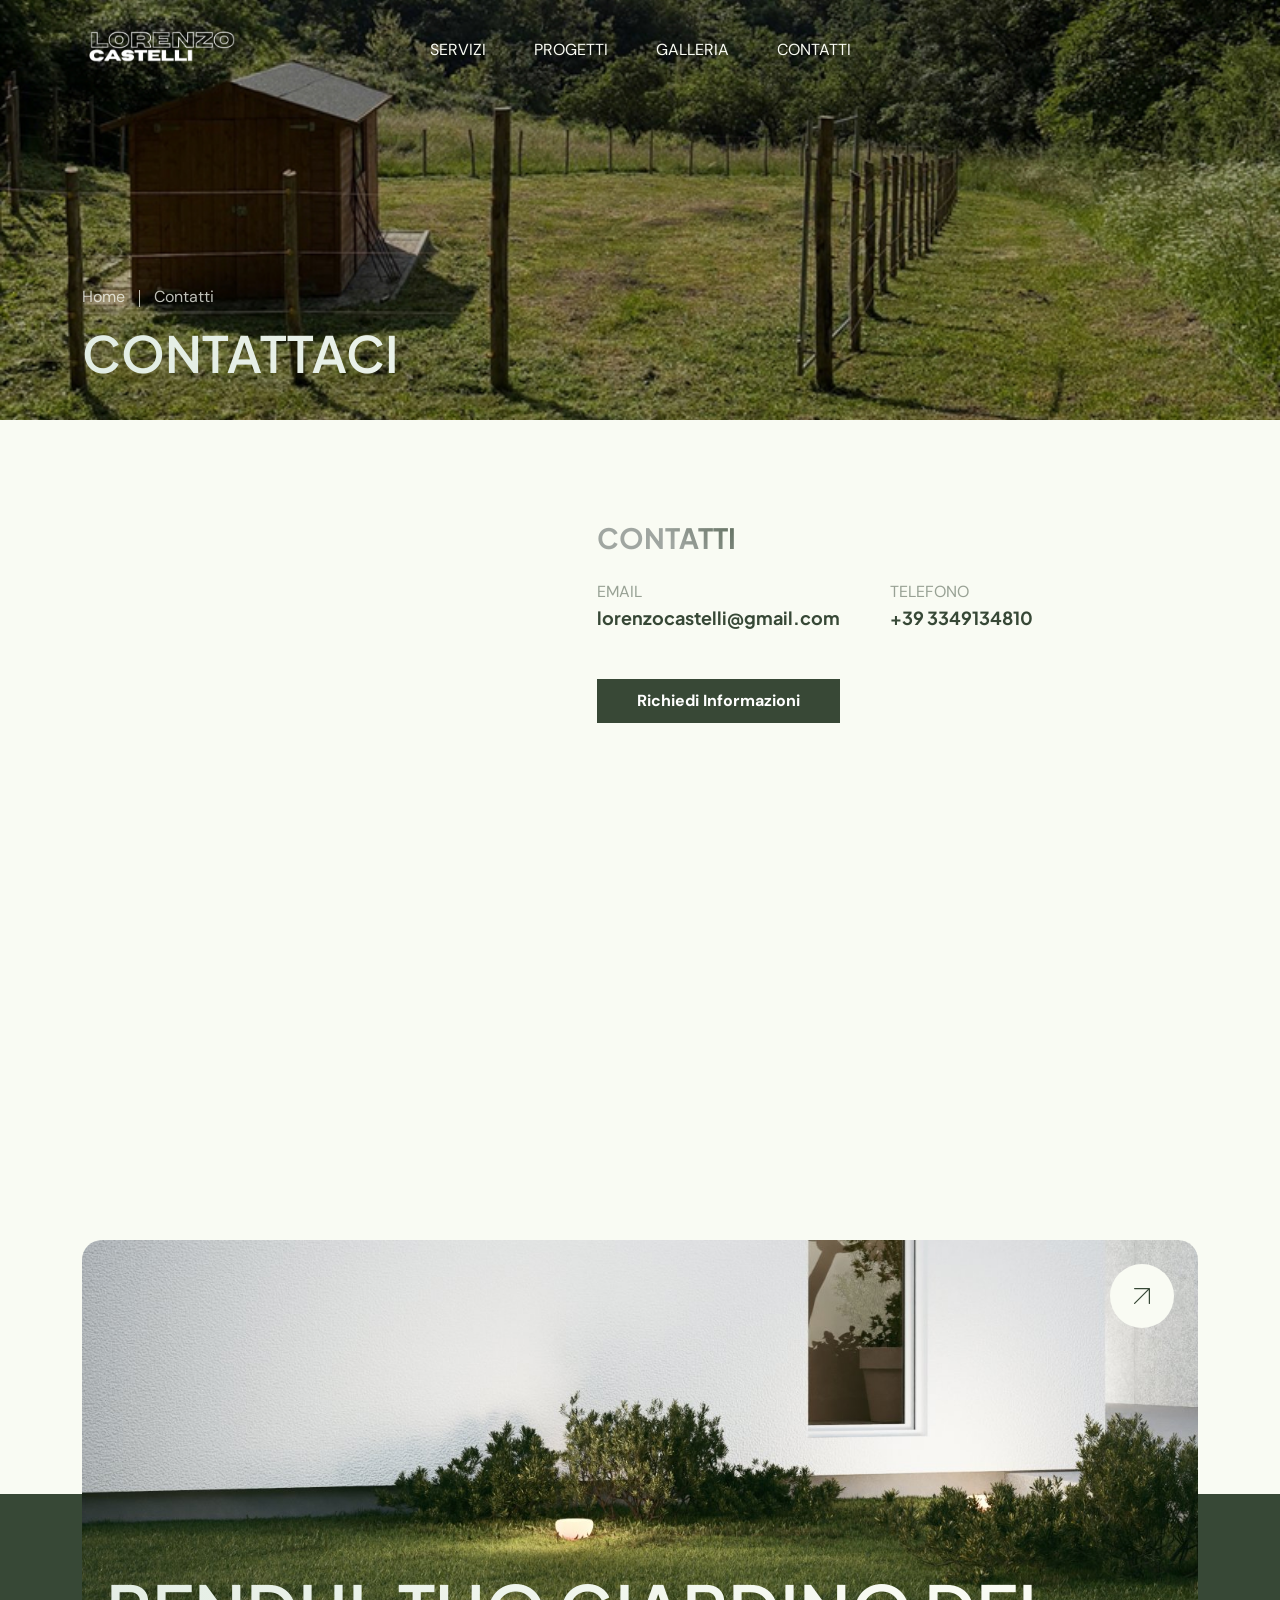
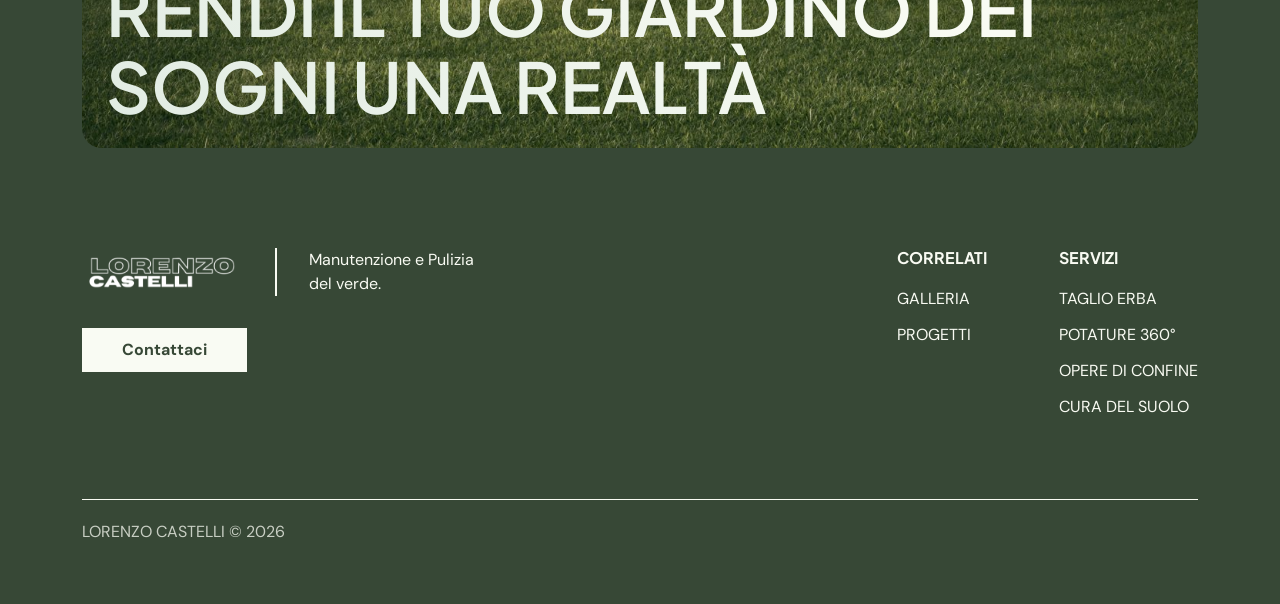
==== contact.html @ a54d3204 "Primo commit" ====
<!DOCTYPE html>
<html class="no-js" lang="en">
  <head>
    <!-- Meta Tags -->
    <meta charset="utf-8">
    <meta http-equiv="x-ua-compatible" content="ie=edge">
    <meta name="viewport" content="width=device-width, initial-scale=1">
    <meta name="author" content="Laralink">
    <!-- Favicon Icon -->
    <link rel="icon" href="assets/img/favicon.png">
    <!-- Site Title -->
    <title>Lorenzo Castelli - Manutenzione e Pulizia del verde</title>
    <link rel="stylesheet" href="assets/css/bootstrap.min.css">
    <link rel="stylesheet" href="assets/css/fontawesome.min.css">
    <link rel="stylesheet" href="assets/css/slick.min.css">
    <link rel="stylesheet" href="assets/css/animate.css">
    <link rel="stylesheet" href="assets/css/lightgallery.min.css">
    <link rel="stylesheet" href="assets/css/style.css">
  </head>
  <body>
    <!-- Start Preloader -->
    <div class="cs_preloader">
      <div class="cs_preloader_in">
        <span></span>
        <span></span>
      </div>
      <div class="cs_preloader_text">Loading...</div>
    </div>
    <!-- End Preloader -->
    <!-- Start Header Section -->
  <header class="cs_site_header cs_style_1 cs_sticky_header">
    <div class="cs_main_header">
      <div class="container">
        <div class="cs_main_header_in">
          <div class="cs_main_header_left">
            <a class="cs_site_branding" href="index.html">
              <img src="assets/img/logo.svg" alt="Logo">
            </a>
          </div>
          <div class="cs_main_header_center">
            <div class="cs_nav cs_heading_color">
              <nav class="cs_nav_list_wrap text-uppercase">
                <ul class="cs_nav_list">
                  <li><a href="services.html">SERVIZI</a></li>
                  <li><a href="projects.html">PROGETTI</a></li>
                  <li><a href="gallery.html">GALLERIA</a></li>
                  <li><a href="contact.html">CONTATTI</a></li>
                </ul>
              </nav>
            </div>
          </div>
          <!-- <div class="cs_main_header_right">
            <div class="cs_header_icon_btns">
              
              <button type="button" class="cs_header_icon_btn cs_search_tobble_btn cs_center">
                <svg width="20" height="20" viewBox="0 0 20 20" fill="none" xmlns="http://www.w3.org/2000/svg">
                  <g>
                    <path
                      d="M19.7556 18.5774L14.0682 12.89C15.1699 11.5292 15.8332 9.8 15.8332 7.91669C15.8332 3.55174 12.2815 9.15527e-05 7.91656 9.15527e-05C3.55161 9.15527e-05 0 3.5517 0 7.91666C0 12.2816 3.55165 15.8333 7.9166 15.8333C9.7999 15.8333 11.5291 15.1699 12.8899 14.0683L18.5773 19.7557C18.7398 19.9182 18.9531 19.9999 19.1665 19.9999C19.3798 19.9999 19.5932 19.9182 19.7557 19.7557C20.0815 19.4299 20.0815 18.9032 19.7556 18.5774ZM7.9166 14.1666C4.46996 14.1666 1.66666 11.3633 1.66666 7.91666C1.66666 4.47001 4.46996 1.66672 7.9166 1.66672C11.3632 1.66672 14.1665 4.47001 14.1665 7.91666C14.1665 11.3633 11.3632 14.1666 7.9166 14.1666Z"
                      fill="currentColor" />
                  </g>
                  <defs>
                    <clipPath>
                      <rect width="20" height="20" fill="currentColor" />
                    </clipPath>
                  </defs>
                </svg>
              </button>
            </div>
          </div> -->
        </div>
      </div>
    </div>
  </header>
    <div class="cs_header_form_wrap cs_center">
      <div class="cs_header_form_overlay"></div>
      <form action="#" class="cs_header_form">
        <input type="text" class="cs_header_form_input" placeholder="Search...">
        <button type="button" class="cs_header_form_btn cs_center">
          <svg width="20" height="20" viewBox="0 0 20 20" fill="none" xmlns="http://www.w3.org/2000/svg">
            <g>
            <path d="M19.7556 18.5774L14.0682 12.89C15.1699 11.5292 15.8332 9.8 15.8332 7.91669C15.8332 3.55174 12.2815 9.15527e-05 7.91656 9.15527e-05C3.55161 9.15527e-05 0 3.5517 0 7.91666C0 12.2816 3.55165 15.8333 7.9166 15.8333C9.7999 15.8333 11.5291 15.1699 12.8899 14.0683L18.5773 19.7557C18.7398 19.9182 18.9531 19.9999 19.1665 19.9999C19.3798 19.9999 19.5932 19.9182 19.7557 19.7557C20.0815 19.4299 20.0815 18.9032 19.7556 18.5774ZM7.9166 14.1666C4.46996 14.1666 1.66666 11.3633 1.66666 7.91666C1.66666 4.47001 4.46996 1.66672 7.9166 1.66672C11.3632 1.66672 14.1665 4.47001 14.1665 7.91666C14.1665 11.3633 11.3632 14.1666 7.9166 14.1666Z" fill="currentColor"/>
            </g>
            <defs>
            <clipPath>
            <rect width="20" height="20" fill="currentColor"/>
            </clipPath>
            </defs>
          </svg>                    
        </button>
      </form>
    </div>
    <!-- End Header Section -->
    <!-- Start Page Heading Sectoin -->
    <section class="cs_page_heading cs_style_1 cs_bg_filed cs_heading_bg" data-src="assets/img/project_thumb_3.jpg">
      <div class="container">
        <ol class="breadcrumb">
          <li class="breadcrumb-item"><a href="index.html">Home</a></li>
          <li class="breadcrumb-item active">Contatti</li>
        </ol>
        <h1 class="cs_page_title mb-0 logo_cs_fs_80 wow fadeInUp">CONTATTACI</h1>
      </div>
    </section>
    <!-- End Page Heading Sectoin -->
    <!-- Start Contatti Section -->
    <div class="cs_height_100 cs_height_lg_70"></div>
    <div class="container">
      <div class="row cs_gap_y_40">
        <div class="col-lg-5">
          <div class="cs_map">
            <iframe id="map" src="https://www.google.com/maps/embed?pb=!1m18!1m12!1m3!1d67148.90616749335!2d10.93038275!3d43.94528425000001!2m3!1f0!2f0!3f0!3m2!1i1024!2i768!4f13.1!3m3!1m2!1s0x132a8bbd3a270243%3A0x3bd63b56e6433db5!2s51100%20Pistoia%20PT!5e1!3m2!1sit!2sit!4v1768724375648!5m2!1sit!2sit" width="600" height="450" style="border:0;" allowfullscreen="" loading="lazy" referrerpolicy="no-referrer-when-downgrade" allowfullscreen></iframe>
          </div>
        </div>
        <div class="col-lg-7">
          <div class="cs_pl_40">
            <!-- <div class="cs_section_heading cs_style_4 cs_mb_25">
              <h2 class="cs_section_title cs_fs_32 cs_bold mb-0">SEND US A <span>MESSAGE</span></h2>
            </div> -->
            <!-- <form action="https://api.web3forms.com/submit" method="POST" class="row cs_gap_y_24" id="cs_form">
              <input type="hidden" name="access_key" value="cd98b256-0db3-478c-ab28-1ec94f80447c">
              <div class="col-sm-6">
                <input type="text" name="name" class="cs_form_field" placeholder="Name" required>
              </div>
              <div class="col-sm-6">
                <input type="email" name="email" class="cs_form_field" placeholder="Email" required>
              </div>
              <div class="col-lg-12">
                <textarea class="cs_form_field" name="message" placeholder="Message" rows="5" required></textarea>
              </div>
              <div class="col-lg-12">
                <button class="cs_btn cs_style_1 cs_type_1 cs_bold cs_heading_bg cs_white_color w-100" type="submit">Send Message</button>
                <div id="cs_result" class="cs_heading_color"></div>
              </div>
            </form> -->
            <!-- <div class="cs_height_60 cs_height_lg_40"></div> -->
            <div class="cs_section_heading cs_style_4 cs_mb_25">
              <h2 class="cs_section_title cs_fs_32 cs_bold mb-0"><span>CONTATTI</span></h2>
            </div>
            <ul class="cs_contact_info cs_mp_0">
              <li>
                <p class="mb-0">EMAIL</p>
                <h4 class="mb-0 cs_fs_20 cs_bold">lorenzocastelli@gmail.com</h4>
              </li>
              <li>
                <p class="mb-0">TELEFONO</p>
                <h4 class="mb-0 cs_fs_20 cs_bold">+39 3349134810</h4>
              </li>
              <!-- <li>
                <p class="mb-0">ADDRESS</p>
                <h4 class="mb-0 cs_fs_20 cs_bold">123 Any Where St, Any City, Any State</h4>
              </li> -->
              <li>
              </li>
            </ul>
            <a href="mailto:lorenzocastelli@gmail.com?subject=Richiesta Informazioni&body=Buongiorno,%0D%0A%0D%0Avorrei ricevere più informazioni.%0D%0A%0D%0ANome: %0D%0ACognome: %0D%0ATelefono: %0D%0AAltro contatto: " class="cs_btn cs_style_1 cs_bold cs_white_bg wow fadeInLeft mt-5"
                  style=" background-color: #384836; color:#fff">Richiedi Informazioni</a>

          </div>
        </div>
      </div>
    </div>
    <div class="cs_height_100 cs_height_lg_70"></div>
    <!-- Start Contatti Section -->
    <!-- Start Card Section -->
    <section class="cs_half_bg">
      <div class="container">
        <div class="cs_card cs_style_1 cs_heading_bg cs_bg_filed" data-src="assets/img/card_bg.jpg">
          <div class="cs_card_top">
            <!-- <div class="cs_card_tags">
              <a href="index.html" class="cs_card_tag">Home</a>
              <a href="#" class="cs_card_tag">Garden</a>
              <a href="#" class="cs_card_tag">Landscape Design</a>
              <a href="#" class="cs_card_tag">Expert</a>
            </div> -->
          </div>
          <div class="cs_card_bottom">
            
            <h2 class="cs_card_title cs_gradient_color_1 cs_fs_80 mb-0">RENDI IL TUO GIARDINO DEI SOGNI <span>UNA REALTÀ </span> <br></h2>
          </div>
          <a href="#" class="cs_arrow_btn cs_size_lg cs_center cs_white_bg cs_heading_color">
            <svg width="16" height="16" viewBox="0 0 16 16" fill="none" xmlns="http://www.w3.org/2000/svg">
              <path d="M15.3846 0H0.615385C0.275692 0 0 0.275692 0 0.615385C0 0.955077 0.275692 1.23077 0.615385 1.23077H13.8988L0.180308 14.9495C-0.06 15.1898 -0.06 15.5794 0.180308 15.8197C0.300615 15.94 0.457846 16 0.615385 16C0.772923 16 0.930461 15.94 1.05046 15.8197L14.7692 2.10092V15.3846C14.7692 15.7243 15.0449 16 15.3846 16C15.7243 16 16 15.7243 16 15.3846V0.615385C16 0.275692 15.7243 0 15.3846 0Z" fill="currentColor"></path>
            </svg>
          </a>
        </div>
      </div>
    </section>
    <!-- End Card Section -->
    <!-- Start Footer Section -->
  <footer class="cs_footer cs_style_1 cs_color_1">
    <div class="container">
      <div class="cs_footer_row">
        <div class="cs_footer_col">
          <div class="cs_footer_widget">
            <div class="cs_text_widget">
              <img src="assets/img/logo.svg" alt="">
              <p>Manutenzione e Pulizia <br>
                del verde.</p>
            </div>
          </div>
          <div class="cs_footer_widget">
            <a href="contact.html"
              class="cs_btn cs_style_1 cs_bold cs_heading_color cs_white_bg wow fadeInLeft">Contattaci</a>
          </div>
        </div>
        <div class="cs_footer_col">
          <div class="cs_footer_widget">
            <h4 class="cs_footer_widget_title">CORRELATI</h4>
            <ul class="cs_footer_widget_menu cs_mp_0">
              <!-- <li><a href="about.html">ABOUT US</a></li> -->
              <li><a href="gallery.html">GALLERIA</a></li>
              <li><a href="projects.html">PROGETTI</a></li>
              <!-- <li><a href="blog.html">BLOG</a></li> -->
            </ul>
          </div>
        </div>
        <div class="cs_footer_col">
          <div class="cs_footer_widget">
            <h4 class="cs_footer_widget_title">SERVIZI</h4>
            <ul class="cs_footer_widget_menu cs_mp_0">
              <li><a >TAGLIO ERBA</a></li>
              <li><a >POTATURE 360°</a></li>
              <li><a >OPERE DI CONFINE</a></li>
              <li><a >CURA DEL SUOLO</a></li>
            </ul>
          </div>
        </div>

      </div>
      <div class="cs_bottom_footer">
        <div class="cs_bottom_footer_left">
          <div class="cs_copyright">LORENZO CASTELLI © 2026</div>
        </div>
      </div>
    </div>
  </footer>    <!-- End Footer Section -->
    <!-- Script -->
    <script src="assets/js/jquery-3.7.1.min.js"></script>
    <script src="assets/js/jquery.slick.min.js"></script>
    <script src="assets/js/wow.min.js"></script>
    <script src="assets/js/isotope.pkg.min.js"></script>
    <script src="assets/js/lightgallery.min.js"></script>
    <script src="assets/js/main.js"></script>
  </body>
</html>
---- assets/css/lightgallery.min.css ----
.lg-sub-html,.lg-toolbar{background-color:transparent}@font-face{font-family:lg;src:url(../fonts/lg.eot?n1z373);src:url(../fonts/lg.eot?#iefixn1z373) format("embedded-opentype"),url(../fonts/lg.woff?n1z373) format("woff"),url(../fonts/lg.ttf?n1z373) format("truetype"),url(../fonts/lg.svg?n1z373#lg) format("svg");font-weight:400;font-style:normal}.lg-icon{font-family:lg;speak:none;font-style:normal;font-weight:400;font-variant:normal;text-transform:none;line-height:1;-webkit-font-smoothing:antialiased;-moz-osx-font-smoothing:grayscale}.lg-actions .lg-next,.lg-actions .lg-prev{background-color:transparent;border-radius:2px;color:#111;cursor:pointer;display:block;font-size:22px;margin-top:-10px;padding:8px 10px 9px;position:absolute;top:50%;z-index:1080;border:none;outline:0}.lg-actions .lg-next.disabled,.lg-actions .lg-prev.disabled{pointer-events:none;opacity:.5}.lg-actions .lg-next:hover,.lg-actions .lg-prev:hover{color:rgba(17, 17, 17, 0.7)}.lg-actions .lg-next{right:20px}.lg-actions .lg-next:before{content:"\e095"}.lg-actions .lg-prev{left:20px}.lg-actions .lg-prev:after{content:"\e094"}@-webkit-keyframes lg-right-end{0%,100%{left:0}50%{left:-30px}}@-moz-keyframes lg-right-end{0%,100%{left:0}50%{left:-30px}}@-ms-keyframes lg-right-end{0%,100%{left:0}50%{left:-30px}}@keyframes lg-right-end{0%,100%{left:0}50%{left:-30px}}@-webkit-keyframes lg-left-end{0%,100%{left:0}50%{left:30px}}@-moz-keyframes lg-left-end{0%,100%{left:0}50%{left:30px}}@-ms-keyframes lg-left-end{0%,100%{left:0}50%{left:30px}}@keyframes lg-left-end{0%,100%{left:0}50%{left:30px}}.lg-outer.lg-right-end .lg-object{-webkit-animation:lg-right-end .3s;-o-animation:lg-right-end .3s;animation:lg-right-end .3s;position:relative}.lg-outer.lg-left-end .lg-object{-webkit-animation:lg-left-end .3s;-o-animation:lg-left-end .3s;animation:lg-left-end .3s;position:relative}.lg-toolbar{z-index:1082;left:0;position:absolute;top:0;width:100%}.lg-toolbar .lg-icon{color:#111;cursor:pointer;float:right;font-size:24px;height:47px;line-height:27px;padding:10px 0;text-align:center;width:45px;text-decoration:none!important;outline:0;-webkit-transition:color .2s linear;-o-transition:color .2s linear;transition:color .2s linear}.lg-toolbar .lg-icon:hover{color:rgba(17, 17, 17, 0.7)}.lg-toolbar .lg-close:after{content:"\e070"}.lg-toolbar .lg-download:after{content:"\e0f2"}.lg-sub-html{bottom:0;color:#EEE;font-size:16px;left:0;padding:10px 40px;position:fixed;right:0;text-align:center;z-index:1080}.lg-sub-html h4{margin:0;font-size:13px;font-weight:700}.lg-sub-html p{font-size:12px;margin:5px 0 0}#lg-counter{color:#111;display:inline-block;font-size:14px;font-weight: 500;padding-left:20px;padding-top:12px;vertical-align:middle}.lg-next,.lg-prev,.lg-toolbar{opacity:1;-webkit-transition:-webkit-transform .35s cubic-bezier(0,0,.25,1) 0s,opacity .35s cubic-bezier(0,0,.25,1) 0s,color .2s linear;-moz-transition:-moz-transform .35s cubic-bezier(0,0,.25,1) 0s,opacity .35s cubic-bezier(0,0,.25,1) 0s,color .2s linear;-o-transition:-o-transform .35s cubic-bezier(0,0,.25,1) 0s,opacity .35s cubic-bezier(0,0,.25,1) 0s,color .2s linear;transition:transform .35s cubic-bezier(0,0,.25,1) 0s,opacity .35s cubic-bezier(0,0,.25,1) 0s,color .2s linear}.lg-hide-items .lg-prev{opacity:0;-webkit-transform:translate3d(-10px,0,0);transform:translate3d(-10px,0,0)}.lg-hide-items .lg-next{opacity:0;-webkit-transform:translate3d(10px,0,0);transform:translate3d(10px,0,0)}.lg-hide-items .lg-toolbar{opacity:0;-webkit-transform:translate3d(0,-10px,0);transform:translate3d(0,-10px,0)}body:not(.lg-from-hash) .lg-outer.lg-start-zoom .lg-object{-webkit-transform:scale3d(.5,.5,.5);transform:scale3d(.5,.5,.5);opacity:0;-webkit-transition:-webkit-transform 250ms cubic-bezier(0,0,.25,1) 0s,opacity 250ms cubic-bezier(0,0,.25,1)!important;-moz-transition:-moz-transform 250ms cubic-bezier(0,0,.25,1) 0s,opacity 250ms cubic-bezier(0,0,.25,1)!important;-o-transition:-o-transform 250ms cubic-bezier(0,0,.25,1) 0s,opacity 250ms cubic-bezier(0,0,.25,1)!important;transition:transform 250ms cubic-bezier(0,0,.25,1) 0s,opacity 250ms cubic-bezier(0,0,.25,1)!important;-webkit-transform-origin:50% 50%;-moz-transform-origin:50% 50%;-ms-transform-origin:50% 50%;transform-origin:50% 50%}body:not(.lg-from-hash) .lg-outer.lg-start-zoom .lg-item.lg-complete .lg-object{-webkit-transform:scale3d(1,1,1);transform:scale3d(1,1,1);opacity:1}.lg-outer .lg-thumb-outer{background-color:#0D0A0A;bottom:0;position:absolute;width:100%;z-index:1080;max-height:350px;-webkit-transform:translate3d(0,100%,0);transform:translate3d(0,100%,0);-webkit-transition:-webkit-transform .25s cubic-bezier(0,0,.25,1) 0s;-moz-transition:-moz-transform .25s cubic-bezier(0,0,.25,1) 0s;-o-transition:-o-transform .25s cubic-bezier(0,0,.25,1) 0s;transition:transform .25s cubic-bezier(0,0,.25,1) 0s}.lg-outer .lg-thumb-outer.lg-grab .lg-thumb-item{cursor:-webkit-grab;cursor:-moz-grab;cursor:-o-grab;cursor:-ms-grab;cursor:grab}.lg-outer .lg-thumb-outer.lg-grabbing .lg-thumb-item{cursor:move;cursor:-webkit-grabbing;cursor:-moz-grabbing;cursor:-o-grabbing;cursor:-ms-grabbing;cursor:grabbing}.lg-outer .lg-thumb-outer.lg-dragging .lg-thumb{-webkit-transition-duration:0s!important;transition-duration:0s!important}.lg-outer.lg-thumb-open .lg-thumb-outer{-webkit-transform:translate3d(0,0,0);transform:translate3d(0,0,0)}.lg-outer .lg-thumb{padding:10px 0;height:100%;margin-bottom:-5px}.lg-outer .lg-thumb-item{cursor:pointer;float:left;overflow:hidden;height:100%;border:2px solid #FFF;border-radius:4px;margin-bottom:5px}@media (min-width:1025px){.lg-outer .lg-thumb-item{-webkit-transition:border-color .25s ease;-o-transition:border-color .25s ease;transition:border-color .25s ease}}.lg-outer .lg-thumb-item.active,.lg-outer .lg-thumb-item:hover{border-color:#a90707}.lg-outer .lg-thumb-item img{width:100%;height:100%;object-fit:cover;border-radius: 2px;}.lg-outer.lg-has-thumb .lg-item{padding-bottom:120px}.lg-outer.lg-can-toggle .lg-item{padding-bottom:0}.lg-outer.lg-pull-caption-up .lg-sub-html{-webkit-transition:bottom .25s ease;-o-transition:bottom .25s ease;transition:bottom .25s ease}.lg-outer.lg-pull-caption-up.lg-thumb-open .lg-sub-html{bottom:100px}.lg-outer .lg-toogle-thumb{background-color:#0D0A0A;border-radius:2px 2px 0 0;color:#999;cursor:pointer;font-size:24px;height:39px;line-height:27px;padding:5px 0;position:absolute;right:20px;text-align:center;top:-39px;width:50px}.lg-outer .lg-toogle-thumb:hover,.lg-outer.lg-dropdown-active #lg-share{color:#FFF}.lg-outer .lg-toogle-thumb:after{content:"\e1ff"}.lg-outer .lg-video-cont{display:inline-block;vertical-align:middle;max-width:1140px;max-height:100%;width:100%;padding:0 5px}.lg-outer .lg-video{width:100%;height:0;padding-bottom:56.25%;overflow:hidden;position:relative}.lg-outer .lg-video .lg-object{display:inline-block;position:absolute;top:0;left:0;width:100%!important;height:100%!important}.lg-outer .lg-video .lg-video-play{width:84px;height:59px;position:absolute;left:50%;top:50%;margin-left:-42px;margin-top:-30px;z-index:1080;cursor:pointer}.lg-outer .lg-has-iframe .lg-video{-webkit-overflow-scrolling:touch;overflow:auto}.lg-outer .lg-has-vimeo .lg-video-play{background:url(../img/vimeo-play.png) no-repeat}.lg-outer .lg-has-vimeo:hover .lg-video-play{background:url(../img/vimeo-play.png) 0 -58px no-repeat}.lg-outer .lg-has-html5 .lg-video-play{background:url(../img/video-play.png) no-repeat;height:64px;margin-left:-32px;margin-top:-32px;width:64px;opacity:.8}.lg-outer .lg-has-html5:hover .lg-video-play{opacity:1}.lg-outer .lg-has-youtube .lg-video-play{background:url(../img/youtube-play.png) no-repeat}.lg-outer .lg-has-youtube:hover .lg-video-play{background:url(../img/youtube-play.png) 0 -60px no-repeat}.lg-outer .lg-video-object{width:100%!important;height:100%!important;position:absolute;top:0;left:0}.lg-outer .lg-has-video .lg-video-object{visibility:hidden}.lg-outer .lg-has-video.lg-video-playing .lg-object,.lg-outer .lg-has-video.lg-video-playing .lg-video-play{display:none}.lg-outer .lg-has-video.lg-video-playing .lg-video-object{visibility:visible}.lg-progress-bar{background-color:#333;height:5px;left:0;position:absolute;top:0;width:100%;z-index:1083;opacity:0;-webkit-transition:opacity 80ms ease 0s;-moz-transition:opacity 80ms ease 0s;-o-transition:opacity 80ms ease 0s;transition:opacity 80ms ease 0s}.lg-progress-bar .lg-progress{background-color:#a90707;height:5px;width:0}.lg-progress-bar.lg-start .lg-progress{width:100%}.lg-show-autoplay .lg-progress-bar{opacity:1}.lg-autoplay-button:after{content:"\e01d"}.lg-show-autoplay .lg-autoplay-button:after{content:"\e01a"}.lg-outer.lg-css3.lg-zoom-dragging .lg-item.lg-complete.lg-zoomable .lg-image,.lg-outer.lg-css3.lg-zoom-dragging .lg-item.lg-complete.lg-zoomable .lg-img-wrap{-webkit-transition-duration:0s;transition-duration:0s}.lg-outer.lg-use-transition-for-zoom .lg-item.lg-complete.lg-zoomable .lg-img-wrap{-webkit-transition:-webkit-transform .3s cubic-bezier(0,0,.25,1) 0s;-moz-transition:-moz-transform .3s cubic-bezier(0,0,.25,1) 0s;-o-transition:-o-transform .3s cubic-bezier(0,0,.25,1) 0s;transition:transform .3s cubic-bezier(0,0,.25,1) 0s}.lg-outer.lg-use-left-for-zoom .lg-item.lg-complete.lg-zoomable .lg-img-wrap{-webkit-transition:left .3s cubic-bezier(0,0,.25,1) 0s,top .3s cubic-bezier(0,0,.25,1) 0s;-moz-transition:left .3s cubic-bezier(0,0,.25,1) 0s,top .3s cubic-bezier(0,0,.25,1) 0s;-o-transition:left .3s cubic-bezier(0,0,.25,1) 0s,top .3s cubic-bezier(0,0,.25,1) 0s;transition:left .3s cubic-bezier(0,0,.25,1) 0s,top .3s cubic-bezier(0,0,.25,1) 0s}.lg-outer .lg-item.lg-complete.lg-zoomable .lg-img-wrap{-webkit-transform:translate3d(0,0,0);transform:translate3d(0,0,0);-webkit-backface-visibility:hidden;-moz-backface-visibility:hidden;backface-visibility:hidden}.lg-outer .lg-item.lg-complete.lg-zoomable .lg-image{-webkit-transform:scale3d(1,1,1);transform:scale3d(1,1,1);-webkit-transition:-webkit-transform .3s cubic-bezier(0,0,.25,1) 0s,opacity .15s!important;-moz-transition:-moz-transform .3s cubic-bezier(0,0,.25,1) 0s,opacity .15s!important;-o-transition:-o-transform .3s cubic-bezier(0,0,.25,1) 0s,opacity .15s!important;transition:transform .3s cubic-bezier(0,0,.25,1) 0s,opacity .15s!important;-webkit-transform-origin:0 0;-moz-transform-origin:0 0;-ms-transform-origin:0 0;transform-origin:0 0;-webkit-backface-visibility:hidden;-moz-backface-visibility:hidden;backface-visibility:hidden}#lg-zoom-in:after{content:"\e311"}#lg-actual-size{font-size:20px}#lg-actual-size:after{content:"\e033"}#lg-zoom-out{opacity:.5;pointer-events:none}#lg-zoom-out:after{content:"\e312"}.lg-zoomed #lg-zoom-out{opacity:1;pointer-events:auto}.lg-outer .lg-pager-outer{bottom:60px;left:0;position:absolute;right:0;text-align:center;z-index:1080;height:10px}.lg-outer .lg-pager-outer.lg-pager-hover .lg-pager-cont{overflow:visible}.lg-outer .lg-pager-cont{cursor:pointer;display:inline-block;overflow:hidden;position:relative;vertical-align:top;margin:0 5px}.lg-outer .lg-pager-cont:hover .lg-pager-thumb-cont{opacity:1;-webkit-transform:translate3d(0,0,0);transform:translate3d(0,0,0)}.lg-outer .lg-pager-cont.lg-pager-active .lg-pager{box-shadow:0 0 0 2px #fff inset}.lg-outer .lg-pager-thumb-cont{background-color:#fff;color:#FFF;bottom:100%;height:83px;left:0;margin-bottom:20px;margin-left:-60px;opacity:0;padding:5px;position:absolute;width:120px;border-radius:3px;-webkit-transition:opacity .15s ease 0s,-webkit-transform .15s ease 0s;-moz-transition:opacity .15s ease 0s,-moz-transform .15s ease 0s;-o-transition:opacity .15s ease 0s,-o-transform .15s ease 0s;transition:opacity .15s ease 0s,transform .15s ease 0s;-webkit-transform:translate3d(0,5px,0);transform:translate3d(0,5px,0)}.lg-outer .lg-pager-thumb-cont img{width:100%;height:100%}.lg-outer .lg-pager{background-color:rgba(255,255,255,.5);border-radius:50%;box-shadow:0 0 0 8px rgba(255,255,255,.7) inset;display:block;height:12px;-webkit-transition:box-shadow .3s ease 0s;-o-transition:box-shadow .3s ease 0s;transition:box-shadow .3s ease 0s;width:12px}.lg-outer .lg-pager:focus,.lg-outer .lg-pager:hover{box-shadow:0 0 0 8px #fff inset}.lg-outer .lg-caret{border-left:10px solid transparent;border-right:10px solid transparent;border-top:10px dashed;bottom:-10px;display:inline-block;height:0;left:50%;margin-left:-5px;position:absolute;vertical-align:middle;width:0}.lg-fullscreen:after{content:"\e20c"}.lg-fullscreen-on .lg-fullscreen:after{content:"\e20d"}.lg-outer #lg-dropdown-overlay{background-color:rgba(0,0,0,.25);bottom:0;cursor:default;left:0;position:fixed;right:0;top:0;z-index:1081;opacity:0;visibility:hidden;-webkit-transition:visibility 0s linear .18s,opacity .18s linear 0s;-o-transition:visibility 0s linear .18s,opacity .18s linear 0s;transition:visibility 0s linear .18s,opacity .18s linear 0s}.lg-outer.lg-dropdown-active #lg-dropdown-overlay,.lg-outer.lg-dropdown-active .lg-dropdown{-webkit-transition-delay:0s;transition-delay:0s;-moz-transform:translate3d(0,0,0);-o-transform:translate3d(0,0,0);-ms-transform:translate3d(0,0,0);-webkit-transform:translate3d(0,0,0);transform:translate3d(0,0,0);opacity:1;visibility:visible}.lg-outer .lg-dropdown{background-color:#fff;border-radius:2px;font-size:14px;list-style-type:none;margin:0;padding:10px 0;position:absolute;right:0;text-align:left;top:50px;opacity:0;visibility:hidden;-moz-transform:translate3d(0,5px,0);-o-transform:translate3d(0,5px,0);-ms-transform:translate3d(0,5px,0);-webkit-transform:translate3d(0,5px,0);transform:translate3d(0,5px,0);-webkit-transition:-webkit-transform .18s linear 0s,visibility 0s linear .5s,opacity .18s linear 0s;-moz-transition:-moz-transform .18s linear 0s,visibility 0s linear .5s,opacity .18s linear 0s;-o-transition:-o-transform .18s linear 0s,visibility 0s linear .5s,opacity .18s linear 0s;transition:transform .18s linear 0s,visibility 0s linear .5s,opacity .18s linear 0s}.lg-outer .lg-dropdown:after{content:"";display:block;height:0;width:0;position:absolute;border:8px solid transparent;border-bottom-color:#FFF;right:16px;top:-16px}.lg-outer .lg-dropdown>li:last-child{margin-bottom:0}.lg-outer .lg-dropdown>li:hover .lg-icon,.lg-outer .lg-dropdown>li:hover a{color:#333}.lg-outer .lg-dropdown a{color:#333;display:block;white-space:pre;padding:4px 12px;font-family:"Open Sans","Helvetica Neue",Helvetica,Arial,sans-serif;font-size:12px}.lg-outer .lg-dropdown a:hover{background-color:rgba(0,0,0,.07)}.lg-outer .lg-dropdown .lg-dropdown-text{display:inline-block;line-height:1;margin-top:-3px;vertical-align:middle}.lg-outer .lg-dropdown .lg-icon{color:#333;display:inline-block;float:none;font-size:20px;height:auto;line-height:1;margin-right:8px;padding:0;vertical-align:middle;width:auto}.lg-outer,.lg-outer .lg,.lg-outer .lg-inner{width:100%;height:100%}.lg-outer #lg-share{position:relative}.lg-outer #lg-share:after{content:"\e80d"}.lg-outer #lg-share-facebook .lg-icon{color:#3b5998}.lg-outer #lg-share-facebook .lg-icon:after{content:"\e901"}.lg-outer #lg-share-twitter .lg-icon{color:#00aced}.lg-outer #lg-share-twitter .lg-icon:after{content:"\e904"}.lg-outer #lg-share-googleplus .lg-icon{color:#dd4b39}.lg-outer #lg-share-googleplus .lg-icon:after{content:"\e902"}.lg-outer #lg-share-pinterest .lg-icon{color:#cb2027}.lg-outer #lg-share-pinterest .lg-icon:after{content:"\e903"}.lg-group:after{content:"";display:table;clear:both}.lg-outer{position:fixed;top:0;left:0;z-index:1050;text-align:left;opacity:0;-webkit-transition:opacity .15s ease 0s;-o-transition:opacity .15s ease 0s;transition:opacity .15s ease 0s}.lg-outer *{-webkit-box-sizing:border-box;-moz-box-sizing:border-box;box-sizing:border-box}.lg-outer.lg-visible{opacity:1}.lg-outer.lg-css3 .lg-item.lg-current,.lg-outer.lg-css3 .lg-item.lg-next-slide,.lg-outer.lg-css3 .lg-item.lg-prev-slide{-webkit-transition-duration:inherit!important;transition-duration:inherit!important;-webkit-transition-timing-function:inherit!important;transition-timing-function:inherit!important}.lg-outer.lg-css3.lg-dragging .lg-item.lg-current,.lg-outer.lg-css3.lg-dragging .lg-item.lg-next-slide,.lg-outer.lg-css3.lg-dragging .lg-item.lg-prev-slide{-webkit-transition-duration:0s!important;transition-duration:0s!important;opacity:1}.lg-outer.lg-grab img.lg-object{cursor:-webkit-grab;cursor:-moz-grab;cursor:-o-grab;cursor:-ms-grab;cursor:grab}.lg-outer.lg-grabbing img.lg-object{cursor:move;cursor:-webkit-grabbing;cursor:-moz-grabbing;cursor:-o-grabbing;cursor:-ms-grabbing;cursor:grabbing}.lg-outer .lg{position:relative;overflow:hidden;margin-left:auto;margin-right:auto;max-width:100%;max-height:100%}.lg-outer .lg-inner{position:absolute;left:0;top:0;white-space:nowrap}.lg-outer .lg-item{background:url(../img/loading.gif) center center no-repeat;display:none!important}.lg-outer.lg-css .lg-current,.lg-outer.lg-css3 .lg-current,.lg-outer.lg-css3 .lg-next-slide,.lg-outer.lg-css3 .lg-prev-slide{display:inline-block!important}.lg-outer .lg-img-wrap,.lg-outer .lg-item{display:inline-block;text-align:center;position:absolute;width:100%;height:100%}.lg-outer .lg-img-wrap:before,.lg-outer .lg-item:before{content:"";display:inline-block;height:50%;width:1px;margin-right:-1px}.lg-outer .lg-img-wrap{position:absolute;padding:0 5px;left:0;right:0;top:0;bottom:0}.lg-outer .lg-item.lg-complete{background-image:none}.lg-outer .lg-item.lg-current{z-index:1060}.lg-outer .lg-image{display:inline-block;vertical-align:middle;max-width:100%;max-height:100%;width:auto!important;height:auto!important}.lg-outer.lg-show-after-load .lg-item .lg-object,.lg-outer.lg-show-after-load .lg-item .lg-video-play{opacity:0;-webkit-transition:opacity .15s ease 0s;-o-transition:opacity .15s ease 0s;transition:opacity .15s ease 0s}.lg-outer.lg-show-after-load .lg-item.lg-complete .lg-object,.lg-outer.lg-show-after-load .lg-item.lg-complete .lg-video-play{opacity:1}.lg-outer .lg-empty-html,.lg-outer.lg-hide-download #lg-download{display:none}.lg-backdrop{position:fixed;top:0;left:0;right:0;bottom:0;z-index:1040;background-color:#fff;opacity:0;-webkit-transition:opacity .15s ease 0s;-o-transition:opacity .15s ease 0s;transition:opacity .15s ease 0s}.lg-backdrop.in{opacity:1}.lg-css3.lg-no-trans .lg-current,.lg-css3.lg-no-trans .lg-next-slide,.lg-css3.lg-no-trans .lg-prev-slide{-webkit-transition:none 0s ease 0s!important;-moz-transition:none 0s ease 0s!important;-o-transition:none 0s ease 0s!important;transition:none 0s ease 0s!important}.lg-css3.lg-use-css3 .lg-item,.lg-css3.lg-use-left .lg-item{-webkit-backface-visibility:hidden;-moz-backface-visibility:hidden;backface-visibility:hidden}.lg-css3.lg-fade .lg-item{opacity:0}.lg-css3.lg-fade .lg-item.lg-current{opacity:1}.lg-css3.lg-fade .lg-item.lg-current,.lg-css3.lg-fade .lg-item.lg-next-slide,.lg-css3.lg-fade .lg-item.lg-prev-slide{-webkit-transition:opacity .1s ease 0s;-moz-transition:opacity .1s ease 0s;-o-transition:opacity .1s ease 0s;transition:opacity .1s ease 0s}.lg-css3.lg-slide.lg-use-css3 .lg-item{opacity:0}.lg-css3.lg-slide.lg-use-css3 .lg-item.lg-prev-slide{-webkit-transform:translate3d(-100%,0,0);transform:translate3d(-100%,0,0)}.lg-css3.lg-slide.lg-use-css3 .lg-item.lg-next-slide{-webkit-transform:translate3d(100%,0,0);transform:translate3d(100%,0,0)}.lg-css3.lg-slide.lg-use-css3 .lg-item.lg-current{-webkit-transform:translate3d(0,0,0);transform:translate3d(0,0,0);opacity:1}.lg-css3.lg-slide.lg-use-css3 .lg-item.lg-current,.lg-css3.lg-slide.lg-use-css3 .lg-item.lg-next-slide,.lg-css3.lg-slide.lg-use-css3 .lg-item.lg-prev-slide{-webkit-transition:-webkit-transform 1s cubic-bezier(0,0,.25,1) 0s,opacity .1s ease 0s;-moz-transition:-moz-transform 1s cubic-bezier(0,0,.25,1) 0s,opacity .1s ease 0s;-o-transition:-o-transform 1s cubic-bezier(0,0,.25,1) 0s,opacity .1s ease 0s;transition:transform 1s cubic-bezier(0,0,.25,1) 0s,opacity .1s ease 0s}.lg-css3.lg-slide.lg-use-left .lg-item{opacity:0;position:absolute;left:0}.lg-css3.lg-slide.lg-use-left .lg-item.lg-prev-slide{left:-100%}.lg-css3.lg-slide.lg-use-left .lg-item.lg-next-slide{left:100%}.lg-css3.lg-slide.lg-use-left .lg-item.lg-current{left:0;opacity:1}.lg-css3.lg-slide.lg-use-left .lg-item.lg-current,.lg-css3.lg-slide.lg-use-left .lg-item.lg-next-slide,.lg-css3.lg-slide.lg-use-left .lg-item.lg-prev-slide{-webkit-transition:left 1s cubic-bezier(0,0,.25,1) 0s,opacity .1s ease 0s;-moz-transition:left 1s cubic-bezier(0,0,.25,1) 0s,opacity .1s ease 0s;-o-transition:left 1s cubic-bezier(0,0,.25,1) 0s,opacity .1s ease 0s;transition:left 1s cubic-bezier(0,0,.25,1) 0s,opacity .1s ease 0s}
---- assets/css/style.css ----
/*--------------------------------------------------------------
>> TABLE OF CONTENTS:
----------------------------------------------------------------
1. Typography
2. Preloader
3. Spacing
4. General
5. Slider
6. Video Modal
7. Header
8. Footer
9. Isotope
10. Hero
11. Iconbox
12. CTA
13. Testimonial
14. Team
15. Card
--------------------------------------------------------------*/
/*--------------------------------------------------------------
 ** Google Fonts Integration
----------------------------------------------------------------*/
/** DM_Sans **/
@font-face {
  font-family: "DM Sans";
  src: url("../fonts/DM_Sans/DMSans-VariableFont_opsz,wght.ttf") format("truetype");
  font-style: normal;
}
/** EncodeSansCondensed **/
@font-face {
  font-family: "Plus Jakarta Sans";
  src: url("../fonts/Plus_Jakarta_Sans/PlusJakartaSans-VariableFont_wght.ttf") format("truetype");
  font-style: normal;
}
/*--------------------------------------------------------------
** All Variable
----------------------------------------------------------------*/
:root {
  --white-color: #f9fbf3;
  --heading-color: #374836;
  --body-color: rgb(55 72 54 / 50%);
  --gray-color: #e1ece3;
  --border-color: #d9d9d9;
  --heading-font: "Plus Jakarta Sans", sans-serif;
  --body-font: "DM Sans", sans-serif;
}

/*--------------------------------------------------------------
1. Typography
----------------------------------------------------------------*/
body,
html {
  color: var(--body-color);
  background-color: var(--white-color);
  font-family: var(--body-font);
  font-size: 16px;
  line-height: 1.5em;
  font-weight: 400;
  overflow-x: clip;
}

body {
  -ms-scroll-chaining: none;
      overscroll-behavior: none;
}

h1,
h2,
h3,
h4,
h5,
h6 {
  clear: both;
  color: var(--heading-color);
  padding: 0;
  margin: 0 0 20px 0;
  font-weight: 600;
  line-height: 1.2em;
  font-family: var(--heading-font);
}

.cs_heading_font {
  font-family: var(--heading-font);
}

.cs_secondary_font {
  font-family: var(--body-font);
}

h1 {
  font-size: 56px;
}

h2 {
  font-size: 42px;
}

h3 {
  font-size: 30px;
}

h4 {
  font-size: 24px;
}

h5 {
  font-size: 18px;
}

h6 {
  font-size: 16px;
}

p {
  margin-bottom: 15px;
}

ul {
  margin: 0 0 25px 0;
  padding-left: 20px;
  list-style: square outside none;
}

ol {
  padding-left: 20px;
  margin-bottom: 25px;
}

dfn,
cite,
em,
i {
  font-style: italic;
}

blockquote {
  margin: 0 15px;
  font-style: italic;
  font-size: 20px;
  line-height: 1.6em;
  margin: 0;
}

address {
  margin: 0 0 15px;
}

img {
  border: 0;
  max-width: 100%;
  height: auto;
}

a {
  color: inherit;
  text-decoration: none;
  -webkit-transition: all 0.3s ease;
  transition: all 0.3s ease;
}

button {
  color: inherit;
  -webkit-transition: all 0.3s ease;
  transition: all 0.3s ease;
  cursor: pointer;
}

a:hover {
  text-decoration: none;
  color: var(--heading-color);
}

table {
  width: 100%;
  margin-bottom: 25px;
}
table th {
  font-weight: 600;
  color: var(--body-color);
}
table td,
table th {
  border-top: 1px solid var(--border-color);
  padding: 11px 10px;
}

dl {
  margin-bottom: 25px;
}
dl dt {
  font-weight: 600;
}

b,
strong {
  font-weight: bold;
}

pre {
  color: var(--body-color);
  border: 1px solid var(--border-color);
  font-size: 18px;
  padding: 25px;
  border-radius: 5px;
}

kbd {
  font-size: 100%;
  background-color: var(--body-color);
  border-radius: 5px;
}

input,
textarea {
  color: var(--heading-color);
  -webkit-transition: all 0.4s ease;
  transition: all 0.4s ease;
}

label {
  margin-bottom: 5px;
}

/*--------------------------------------------------------------
  2. Preloader
----------------------------------------------------------------*/
.cs_preloader {
  position: fixed;
  top: 0;
  left: 0;
  right: 0;
  bottom: 0;
  background-color: var(--gray-color);
  z-index: 99999;
}
.cs_preloader::before {
  content: "";
  position: absolute;
  height: 100%;
  width: 100%;
  left: 0;
  top: 0;
  background-color: var(--heading-color);
  opacity: 0.08;
}
.cs_preloader .cs_preloader_shape {
  position: absolute;
  right: 0;
  bottom: 0;
  z-index: 1;
}
@media (max-width: 991px) {
  .cs_preloader .cs_preloader_shape {
    display: none;
  }
}
.cs_preloader .cs_preloader_shape_2 {
  position: absolute;
  left: 0;
  bottom: 0;
  z-index: 1;
}
@media (max-width: 991px) {
  .cs_preloader .cs_preloader_shape_2 {
    display: none;
  }
}

.cs_preloader_in {
  position: absolute;
  left: 50%;
  top: 50%;
  width: 65px;
  height: 65px;
  font-size: 0;
  display: inline-block;
  margin: -32px 0 0 -32px;
  text-indent: -9999em;
  -webkit-transform: translateZ(0);
          transform: translateZ(0);
}

.cs_preloader_in span {
  background-color: var(--heading-color);
  display: inline-block;
  float: none;
  position: absolute;
  top: 0;
  left: 0;
  width: 65px;
  height: 65px;
  opacity: 0.5;
  border-radius: 50%;
  -webkit-animation: ballPulseDouble 2s ease-in-out infinite;
          animation: ballPulseDouble 2s ease-in-out infinite;
}

.cs_preloader_in span:last-child {
  -webkit-animation-delay: -1s;
          animation-delay: -1s;
}

@-webkit-keyframes ballPulseDouble {
  0%, 100% {
    -webkit-transform: scale(0);
            transform: scale(0);
  }
  50% {
    -webkit-transform: scale(1);
            transform: scale(1);
  }
}

@keyframes ballPulseDouble {
  0%, 100% {
    -webkit-transform: scale(0);
            transform: scale(0);
  }
  50% {
    -webkit-transform: scale(1);
            transform: scale(1);
  }
}
.cs_preloader_text {
  position: fixed;
  bottom: 30px;
  left: 50%;
  -webkit-transform: translateX(-50%);
          transform: translateX(-50%);
  font-size: 16px;
  color: var(--heading-color);
  text-transform: uppercase;
  letter-spacing: 1px;
}

/*--------------------------------------------------------------
  3. Spacing
----------------------------------------------------------------*/
.cs_mb_1 {
  margin-bottom: 1px;
}

.cs_mb_2 {
  margin-bottom: 2px;
}

.cs_mb_3 {
  margin-bottom: 3px;
}

.cs_mb_4 {
  margin-bottom: 4px;
}

.cs_mb_5 {
  margin-bottom: 5px;
}

.cs_mb_6 {
  margin-bottom: 6px;
}

.cs_mb_7 {
  margin-bottom: 7px;
}

.cs_mb_8 {
  margin-bottom: 8px;
}

.cs_mb_9 {
  margin-bottom: 9px;
}

.cs_mb_10 {
  margin-bottom: 10px;
}

.cs_mb_11 {
  margin-bottom: 11px;
}

.cs_mb_12 {
  margin-bottom: 12px;
}

.cs_mb_13 {
  margin-bottom: 13px;
}

.cs_mb_14 {
  margin-bottom: 14px;
}

.cs_mb_15 {
  margin-bottom: 15px;
}

.cs_mb_16 {
  margin-bottom: 16px;
}

.cs_mb_17 {
  margin-bottom: 17px;
}

.cs_mb_18 {
  margin-bottom: 18px;
}

.cs_mb_19 {
  margin-bottom: 19px;
}

.cs_mb_20 {
  margin-bottom: 20px;
}

.cs_mb_21 {
  margin-bottom: 21px;
}

.cs_mb_22 {
  margin-bottom: 22px;
}

.cs_mb_23 {
  margin-bottom: 23px;
}

.cs_mb_24 {
  margin-bottom: 24px;
}

.cs_mb_25 {
  margin-bottom: 25px;
}

.cs_mb_26 {
  margin-bottom: 26px;
}

.cs_mb_27 {
  margin-bottom: 27px;
}

.cs_mb_28 {
  margin-bottom: 28px;
}

.cs_mb_29 {
  margin-bottom: 29px;
}

.cs_mb_30 {
  margin-bottom: 30px;
}

.cs_mb_31 {
  margin-bottom: 31px;
}

.cs_mb_32 {
  margin-bottom: 32px;
}

.cs_mb_33 {
  margin-bottom: 33px;
}

.cs_mb_34 {
  margin-bottom: 34px;
}

.cs_mb_35 {
  margin-bottom: 35px;
}

.cs_mb_36 {
  margin-bottom: 36px;
}

.cs_mb_37 {
  margin-bottom: 37px;
}

.cs_mb_38 {
  margin-bottom: 38px;
}

.cs_mb_39 {
  margin-bottom: 39px;
}

.cs_mb_40 {
  margin-bottom: 40px;
}

.cs_mb_41 {
  margin-bottom: 41px;
}

.cs_mb_42 {
  margin-bottom: 42px;
}

.cs_mb_43 {
  margin-bottom: 43px;
}

.cs_mb_44 {
  margin-bottom: 44px;
}

.cs_mb_45 {
  margin-bottom: 45px;
}

.cs_mb_46 {
  margin-bottom: 46px;
}

.cs_mb_47 {
  margin-bottom: 47px;
}

.cs_mb_48 {
  margin-bottom: 48px;
}

.cs_mb_49 {
  margin-bottom: 49px;
}

.cs_mb_50 {
  margin-bottom: 50px;
}

.cs_mb_51 {
  margin-bottom: 51px;
}

.cs_mb_52 {
  margin-bottom: 52px;
}

.cs_mb_53 {
  margin-bottom: 53px;
}

.cs_mb_54 {
  margin-bottom: 54px;
}

.cs_mb_55 {
  margin-bottom: 55px;
}

.cs_mb_56 {
  margin-bottom: 56px;
}

.cs_mb_57 {
  margin-bottom: 57px;
}

.cs_mb_58 {
  margin-bottom: 58px;
}

.cs_mb_59 {
  margin-bottom: 59px;
}

.cs_mb_60 {
  margin-bottom: 60px;
}

@media screen and (min-width: 992px) {
  .cs_height_1 {
    height: 1px;
  }
  .cs_height_2 {
    height: 2px;
  }
  .cs_height_3 {
    height: 3px;
  }
  .cs_height_4 {
    height: 4px;
  }
  .cs_height_5 {
    height: 5px;
  }
  .cs_height_6 {
    height: 6px;
  }
  .cs_height_7 {
    height: 7px;
  }
  .cs_height_8 {
    height: 8px;
  }
  .cs_height_9 {
    height: 9px;
  }
  .cs_height_10 {
    height: 10px;
  }
  .cs_height_11 {
    height: 11px;
  }
  .cs_height_12 {
    height: 12px;
  }
  .cs_height_13 {
    height: 13px;
  }
  .cs_height_14 {
    height: 14px;
  }
  .cs_height_15 {
    height: 15px;
  }
  .cs_height_16 {
    height: 16px;
  }
  .cs_height_17 {
    height: 17px;
  }
  .cs_height_18 {
    height: 18px;
  }
  .cs_height_19 {
    height: 19px;
  }
  .cs_height_20 {
    height: 20px;
  }
  .cs_height_21 {
    height: 21px;
  }
  .cs_height_22 {
    height: 22px;
  }
  .cs_height_23 {
    height: 23px;
  }
  .cs_height_24 {
    height: 24px;
  }
  .cs_height_25 {
    height: 25px;
  }
  .cs_height_26 {
    height: 26px;
  }
  .cs_height_27 {
    height: 27px;
  }
  .cs_height_28 {
    height: 28px;
  }
  .cs_height_29 {
    height: 29px;
  }
  .cs_height_30 {
    height: 30px;
  }
  .cs_height_31 {
    height: 31px;
  }
  .cs_height_32 {
    height: 32px;
  }
  .cs_height_33 {
    height: 33px;
  }
  .cs_height_34 {
    height: 34px;
  }
  .cs_height_35 {
    height: 35px;
  }
  .cs_height_36 {
    height: 36px;
  }
  .cs_height_37 {
    height: 37px;
  }
  .cs_height_38 {
    height: 38px;
  }
  .cs_height_39 {
    height: 39px;
  }
  .cs_height_40 {
    height: 40px;
  }
  .cs_height_41 {
    height: 41px;
  }
  .cs_height_42 {
    height: 42px;
  }
  .cs_height_43 {
    height: 43px;
  }
  .cs_height_44 {
    height: 44px;
  }
  .cs_height_45 {
    height: 45px;
  }
  .cs_height_46 {
    height: 46px;
  }
  .cs_height_47 {
    height: 47px;
  }
  .cs_height_48 {
    height: 48px;
  }
  .cs_height_49 {
    height: 49px;
  }
  .cs_height_50 {
    height: 50px;
  }
  .cs_height_51 {
    height: 51px;
  }
  .cs_height_52 {
    height: 52px;
  }
  .cs_height_53 {
    height: 53px;
  }
  .cs_height_54 {
    height: 54px;
  }
  .cs_height_55 {
    height: 55px;
  }
  .cs_height_56 {
    height: 56px;
  }
  .cs_height_57 {
    height: 57px;
  }
  .cs_height_58 {
    height: 58px;
  }
  .cs_height_59 {
    height: 59px;
  }
  .cs_height_60 {
    height: 60px;
  }
  .cs_height_61 {
    height: 61px;
  }
  .cs_height_62 {
    height: 62px;
  }
  .cs_height_63 {
    height: 63px;
  }
  .cs_height_64 {
    height: 64px;
  }
  .cs_height_65 {
    height: 65px;
  }
  .cs_height_66 {
    height: 66px;
  }
  .cs_height_67 {
    height: 67px;
  }
  .cs_height_68 {
    height: 68px;
  }
  .cs_height_69 {
    height: 69px;
  }
  .cs_height_70 {
    height: 70px;
  }
  .cs_height_71 {
    height: 71px;
  }
  .cs_height_72 {
    height: 72px;
  }
  .cs_height_73 {
    height: 73px;
  }
  .cs_height_74 {
    height: 74px;
  }
  .cs_height_75 {
    height: 75px;
  }
  .cs_height_76 {
    height: 76px;
  }
  .cs_height_77 {
    height: 77px;
  }
  .cs_height_78 {
    height: 78px;
  }
  .cs_height_79 {
    height: 79px;
  }
  .cs_height_80 {
    height: 80px;
  }
  .cs_height_81 {
    height: 81px;
  }
  .cs_height_82 {
    height: 82px;
  }
  .cs_height_83 {
    height: 83px;
  }
  .cs_height_84 {
    height: 84px;
  }
  .cs_height_85 {
    height: 85px;
  }
  .cs_height_86 {
    height: 86px;
  }
  .cs_height_87 {
    height: 87px;
  }
  .cs_height_88 {
    height: 88px;
  }
  .cs_height_89 {
    height: 89px;
  }
  .cs_height_90 {
    height: 90px;
  }
  .cs_height_91 {
    height: 91px;
  }
  .cs_height_92 {
    height: 92px;
  }
  .cs_height_93 {
    height: 93px;
  }
  .cs_height_94 {
    height: 94px;
  }
  .cs_height_95 {
    height: 95px;
  }
  .cs_height_96 {
    height: 96px;
  }
  .cs_height_97 {
    height: 97px;
  }
  .cs_height_98 {
    height: 98px;
  }
  .cs_height_99 {
    height: 99px;
  }
  .cs_height_100 {
    height: 100px;
  }
  .cs_height_101 {
    height: 101px;
  }
  .cs_height_102 {
    height: 102px;
  }
  .cs_height_103 {
    height: 103px;
  }
  .cs_height_104 {
    height: 104px;
  }
  .cs_height_105 {
    height: 105px;
  }
  .cs_height_106 {
    height: 106px;
  }
  .cs_height_107 {
    height: 107px;
  }
  .cs_height_108 {
    height: 108px;
  }
  .cs_height_109 {
    height: 109px;
  }
  .cs_height_110 {
    height: 110px;
  }
  .cs_height_111 {
    height: 111px;
  }
  .cs_height_112 {
    height: 112px;
  }
  .cs_height_113 {
    height: 113px;
  }
  .cs_height_114 {
    height: 114px;
  }
  .cs_height_115 {
    height: 115px;
  }
  .cs_height_116 {
    height: 116px;
  }
  .cs_height_117 {
    height: 117px;
  }
  .cs_height_118 {
    height: 118px;
  }
  .cs_height_119 {
    height: 119px;
  }
  .cs_height_120 {
    height: 120px;
  }
  .cs_height_121 {
    height: 121px;
  }
  .cs_height_122 {
    height: 122px;
  }
  .cs_height_123 {
    height: 123px;
  }
  .cs_height_124 {
    height: 124px;
  }
  .cs_height_125 {
    height: 125px;
  }
  .cs_height_126 {
    height: 126px;
  }
  .cs_height_127 {
    height: 127px;
  }
  .cs_height_128 {
    height: 128px;
  }
  .cs_height_129 {
    height: 129px;
  }
  .cs_height_130 {
    height: 130px;
  }
  .cs_height_131 {
    height: 131px;
  }
  .cs_height_132 {
    height: 132px;
  }
  .cs_height_133 {
    height: 133px;
  }
  .cs_height_134 {
    height: 134px;
  }
  .cs_height_135 {
    height: 135px;
  }
  .cs_height_136 {
    height: 136px;
  }
  .cs_height_137 {
    height: 137px;
  }
  .cs_height_138 {
    height: 138px;
  }
  .cs_height_139 {
    height: 139px;
  }
  .cs_height_140 {
    height: 140px;
  }
  .cs_height_141 {
    height: 141px;
  }
  .cs_height_142 {
    height: 142px;
  }
  .cs_height_143 {
    height: 143px;
  }
  .cs_height_144 {
    height: 144px;
  }
  .cs_height_145 {
    height: 145px;
  }
  .cs_height_146 {
    height: 146px;
  }
  .cs_height_147 {
    height: 147px;
  }
  .cs_height_148 {
    height: 148px;
  }
  .cs_height_149 {
    height: 149px;
  }
  .cs_height_150 {
    height: 150px;
  }
}
@media screen and (max-width: 991px) {
  .cs_mb_lg_1 {
    margin-bottom: 1px;
  }
  .cs_mb_lg_2 {
    margin-bottom: 2px;
  }
  .cs_mb_lg_3 {
    margin-bottom: 3px;
  }
  .cs_mb_lg_4 {
    margin-bottom: 4px;
  }
  .cs_mb_lg_5 {
    margin-bottom: 5px;
  }
  .cs_mb_lg_6 {
    margin-bottom: 6px;
  }
  .cs_mb_lg_7 {
    margin-bottom: 7px;
  }
  .cs_mb_lg_8 {
    margin-bottom: 8px;
  }
  .cs_mb_lg_9 {
    margin-bottom: 9px;
  }
  .cs_mb_lg_10 {
    margin-bottom: 10px;
  }
  .cs_mb_lg_11 {
    margin-bottom: 11px;
  }
  .cs_mb_lg_12 {
    margin-bottom: 12px;
  }
  .cs_mb_lg_13 {
    margin-bottom: 13px;
  }
  .cs_mb_lg_14 {
    margin-bottom: 14px;
  }
  .cs_mb_lg_15 {
    margin-bottom: 15px;
  }
  .cs_mb_lg_16 {
    margin-bottom: 16px;
  }
  .cs_mb_lg_17 {
    margin-bottom: 17px;
  }
  .cs_mb_lg_18 {
    margin-bottom: 18px;
  }
  .cs_mb_lg_19 {
    margin-bottom: 19px;
  }
  .cs_mb_lg_20 {
    margin-bottom: 20px;
  }
  .cs_mb_lg_21 {
    margin-bottom: 21px;
  }
  .cs_mb_lg_22 {
    margin-bottom: 22px;
  }
  .cs_mb_lg_23 {
    margin-bottom: 23px;
  }
  .cs_mb_lg_24 {
    margin-bottom: 24px;
  }
  .cs_mb_lg_25 {
    margin-bottom: 25px;
  }
  .cs_mb_lg_26 {
    margin-bottom: 26px;
  }
  .cs_mb_lg_27 {
    margin-bottom: 27px;
  }
  .cs_mb_lg_28 {
    margin-bottom: 28px;
  }
  .cs_mb_lg_29 {
    margin-bottom: 29px;
  }
  .cs_mb_lg_30 {
    margin-bottom: 30px;
  }
  .cs_mb_lg_31 {
    margin-bottom: 31px;
  }
  .cs_mb_lg_32 {
    margin-bottom: 32px;
  }
  .cs_mb_lg_33 {
    margin-bottom: 33px;
  }
  .cs_mb_lg_34 {
    margin-bottom: 34px;
  }
  .cs_mb_lg_35 {
    margin-bottom: 35px;
  }
  .cs_mb_lg_36 {
    margin-bottom: 36px;
  }
  .cs_mb_lg_37 {
    margin-bottom: 37px;
  }
  .cs_mb_lg_38 {
    margin-bottom: 38px;
  }
  .cs_mb_lg_39 {
    margin-bottom: 39px;
  }
  .cs_mb_lg_40 {
    margin-bottom: 40px;
  }
  .cs_mb_lg_41 {
    margin-bottom: 41px;
  }
  .cs_mb_lg_42 {
    margin-bottom: 42px;
  }
  .cs_mb_lg_43 {
    margin-bottom: 43px;
  }
  .cs_mb_lg_44 {
    margin-bottom: 44px;
  }
  .cs_mb_lg_45 {
    margin-bottom: 45px;
  }
  .cs_mb_lg_46 {
    margin-bottom: 46px;
  }
  .cs_mb_lg_47 {
    margin-bottom: 47px;
  }
  .cs_mb_lg_48 {
    margin-bottom: 48px;
  }
  .cs_mb_lg_49 {
    margin-bottom: 49px;
  }
  .cs_mb_lg_50 {
    margin-bottom: 50px;
  }
  .cs_mb_lg_51 {
    margin-bottom: 51px;
  }
  .cs_mb_lg_52 {
    margin-bottom: 52px;
  }
  .cs_mb_lg_53 {
    margin-bottom: 53px;
  }
  .cs_mb_lg_54 {
    margin-bottom: 54px;
  }
  .cs_mb_lg_55 {
    margin-bottom: 55px;
  }
  .cs_mb_lg_56 {
    margin-bottom: 56px;
  }
  .cs_mb_lg_57 {
    margin-bottom: 57px;
  }
  .cs_mb_lg_58 {
    margin-bottom: 58px;
  }
  .cs_mb_lg_59 {
    margin-bottom: 59px;
  }
  .cs_mb_lg_60 {
    margin-bottom: 60px;
  }
  .cs_height_lg_1 {
    height: 1px;
  }
  .cs_height_lg_2 {
    height: 2px;
  }
  .cs_height_lg_3 {
    height: 3px;
  }
  .cs_height_lg_4 {
    height: 4px;
  }
  .cs_height_lg_5 {
    height: 5px;
  }
  .cs_height_lg_6 {
    height: 6px;
  }
  .cs_height_lg_7 {
    height: 7px;
  }
  .cs_height_lg_8 {
    height: 8px;
  }
  .cs_height_lg_9 {
    height: 9px;
  }
  .cs_height_lg_10 {
    height: 10px;
  }
  .cs_height_lg_11 {
    height: 11px;
  }
  .cs_height_lg_12 {
    height: 12px;
  }
  .cs_height_lg_13 {
    height: 13px;
  }
  .cs_height_lg_14 {
    height: 14px;
  }
  .cs_height_lg_15 {
    height: 15px;
  }
  .cs_height_lg_16 {
    height: 16px;
  }
  .cs_height_lg_17 {
    height: 17px;
  }
  .cs_height_lg_18 {
    height: 18px;
  }
  .cs_height_lg_19 {
    height: 19px;
  }
  .cs_height_lg_20 {
    height: 20px;
  }
  .cs_height_lg_21 {
    height: 21px;
  }
  .cs_height_lg_22 {
    height: 22px;
  }
  .cs_height_lg_23 {
    height: 23px;
  }
  .cs_height_lg_24 {
    height: 24px;
  }
  .cs_height_lg_25 {
    height: 25px;
  }
  .cs_height_lg_26 {
    height: 26px;
  }
  .cs_height_lg_27 {
    height: 27px;
  }
  .cs_height_lg_28 {
    height: 28px;
  }
  .cs_height_lg_29 {
    height: 29px;
  }
  .cs_height_lg_30 {
    height: 30px;
  }
  .cs_height_lg_31 {
    height: 31px;
  }
  .cs_height_lg_32 {
    height: 32px;
  }
  .cs_height_lg_33 {
    height: 33px;
  }
  .cs_height_lg_34 {
    height: 34px;
  }
  .cs_height_lg_35 {
    height: 35px;
  }
  .cs_height_lg_36 {
    height: 36px;
  }
  .cs_height_lg_37 {
    height: 37px;
  }
  .cs_height_lg_38 {
    height: 38px;
  }
  .cs_height_lg_39 {
    height: 39px;
  }
  .cs_height_lg_40 {
    height: 40px;
  }
  .cs_height_lg_41 {
    height: 41px;
  }
  .cs_height_lg_42 {
    height: 42px;
  }
  .cs_height_lg_43 {
    height: 43px;
  }
  .cs_height_lg_44 {
    height: 44px;
  }
  .cs_height_lg_45 {
    height: 45px;
  }
  .cs_height_lg_46 {
    height: 46px;
  }
  .cs_height_lg_47 {
    height: 47px;
  }
  .cs_height_lg_48 {
    height: 48px;
  }
  .cs_height_lg_49 {
    height: 49px;
  }
  .cs_height_lg_50 {
    height: 50px;
  }
  .cs_height_lg_51 {
    height: 51px;
  }
  .cs_height_lg_52 {
    height: 52px;
  }
  .cs_height_lg_53 {
    height: 53px;
  }
  .cs_height_lg_54 {
    height: 54px;
  }
  .cs_height_lg_55 {
    height: 55px;
  }
  .cs_height_lg_56 {
    height: 56px;
  }
  .cs_height_lg_57 {
    height: 57px;
  }
  .cs_height_lg_58 {
    height: 58px;
  }
  .cs_height_lg_59 {
    height: 59px;
  }
  .cs_height_lg_60 {
    height: 60px;
  }
  .cs_height_lg_61 {
    height: 61px;
  }
  .cs_height_lg_62 {
    height: 62px;
  }
  .cs_height_lg_63 {
    height: 63px;
  }
  .cs_height_lg_64 {
    height: 64px;
  }
  .cs_height_lg_65 {
    height: 65px;
  }
  .cs_height_lg_66 {
    height: 66px;
  }
  .cs_height_lg_67 {
    height: 67px;
  }
  .cs_height_lg_68 {
    height: 68px;
  }
  .cs_height_lg_69 {
    height: 69px;
  }
  .cs_height_lg_70 {
    height: 70px;
  }
  .cs_height_lg_71 {
    height: 71px;
  }
  .cs_height_lg_72 {
    height: 72px;
  }
  .cs_height_lg_73 {
    height: 73px;
  }
  .cs_height_lg_74 {
    height: 74px;
  }
  .cs_height_lg_75 {
    height: 75px;
  }
  .cs_height_lg_76 {
    height: 76px;
  }
  .cs_height_lg_77 {
    height: 77px;
  }
  .cs_height_lg_78 {
    height: 78px;
  }
  .cs_height_lg_79 {
    height: 79px;
  }
  .cs_height_lg_80 {
    height: 80px;
  }
  .cs_height_lg_81 {
    height: 81px;
  }
  .cs_height_lg_82 {
    height: 82px;
  }
  .cs_height_lg_83 {
    height: 83px;
  }
  .cs_height_lg_84 {
    height: 84px;
  }
  .cs_height_lg_85 {
    height: 85px;
  }
  .cs_height_lg_86 {
    height: 86px;
  }
  .cs_height_lg_87 {
    height: 87px;
  }
  .cs_height_lg_88 {
    height: 88px;
  }
  .cs_height_lg_89 {
    height: 89px;
  }
  .cs_height_lg_90 {
    height: 90px;
  }
  .cs_height_lg_91 {
    height: 91px;
  }
  .cs_height_lg_92 {
    height: 92px;
  }
  .cs_height_lg_93 {
    height: 93px;
  }
  .cs_height_lg_94 {
    height: 94px;
  }
  .cs_height_lg_95 {
    height: 95px;
  }
  .cs_height_lg_96 {
    height: 96px;
  }
  .cs_height_lg_97 {
    height: 97px;
  }
  .cs_height_lg_98 {
    height: 98px;
  }
  .cs_height_lg_99 {
    height: 99px;
  }
  .cs_height_lg_100 {
    height: 100px;
  }
  .cs_height_lg_101 {
    height: 101px;
  }
  .cs_height_lg_102 {
    height: 102px;
  }
  .cs_height_lg_103 {
    height: 103px;
  }
  .cs_height_lg_104 {
    height: 104px;
  }
  .cs_height_lg_105 {
    height: 105px;
  }
  .cs_height_lg_106 {
    height: 106px;
  }
  .cs_height_lg_107 {
    height: 107px;
  }
  .cs_height_lg_108 {
    height: 108px;
  }
  .cs_height_lg_109 {
    height: 109px;
  }
  .cs_height_lg_110 {
    height: 110px;
  }
  .cs_height_lg_111 {
    height: 111px;
  }
  .cs_height_lg_112 {
    height: 112px;
  }
  .cs_height_lg_113 {
    height: 113px;
  }
  .cs_height_lg_114 {
    height: 114px;
  }
  .cs_height_lg_115 {
    height: 115px;
  }
  .cs_height_lg_116 {
    height: 116px;
  }
  .cs_height_lg_117 {
    height: 117px;
  }
  .cs_height_lg_118 {
    height: 118px;
  }
  .cs_height_lg_119 {
    height: 119px;
  }
  .cs_height_lg_120 {
    height: 120px;
  }
  .cs_height_lg_121 {
    height: 121px;
  }
  .cs_height_lg_122 {
    height: 122px;
  }
  .cs_height_lg_123 {
    height: 123px;
  }
  .cs_height_lg_124 {
    height: 124px;
  }
  .cs_height_lg_125 {
    height: 125px;
  }
  .cs_height_lg_126 {
    height: 126px;
  }
  .cs_height_lg_127 {
    height: 127px;
  }
  .cs_height_lg_128 {
    height: 128px;
  }
  .cs_height_lg_129 {
    height: 129px;
  }
  .cs_height_lg_130 {
    height: 130px;
  }
  .cs_height_lg_131 {
    height: 131px;
  }
  .cs_height_lg_132 {
    height: 132px;
  }
  .cs_height_lg_133 {
    height: 133px;
  }
  .cs_height_lg_134 {
    height: 134px;
  }
  .cs_height_lg_135 {
    height: 135px;
  }
  .cs_height_lg_136 {
    height: 136px;
  }
  .cs_height_lg_137 {
    height: 137px;
  }
  .cs_height_lg_138 {
    height: 138px;
  }
  .cs_height_lg_139 {
    height: 139px;
  }
  .cs_height_lg_140 {
    height: 140px;
  }
  .cs_height_lg_141 {
    height: 141px;
  }
  .cs_height_lg_142 {
    height: 142px;
  }
  .cs_height_lg_143 {
    height: 143px;
  }
  .cs_height_lg_144 {
    height: 144px;
  }
  .cs_height_lg_145 {
    height: 145px;
  }
  .cs_height_lg_146 {
    height: 146px;
  }
  .cs_height_lg_147 {
    height: 147px;
  }
  .cs_height_lg_148 {
    height: 148px;
  }
  .cs_height_lg_149 {
    height: 149px;
  }
  .cs_height_lg_150 {
    height: 150px;
  }
}
/*--------------------------------------------------------------
  4. General
----------------------------------------------------------------*/
.cs_fs_16 {
  font-size: 16px;
  line-height: 1.5em;
}

.cs_fs_20 {
  font-size: 20px;
  line-height: 1.5em;
}
@media (max-width: 1400px) {
  .cs_fs_20 {
    font-size: 18px;
  }
}

.cs_fs_24 {
  font-size: 24px;
  line-height: 1.33em;
}
@media (max-width: 1400px) {
  .cs_fs_24 {
    font-size: 22px;
  }
}

.cs_fs_32 {
  font-size: 32px;
  line-height: 1.25em;
}
@media (max-width: 1400px) {
  .cs_fs_32 {
    font-size: 28px;
  }
}
@media (max-width: 1199px) {
  .cs_fs_32 {
    font-size: 26px;
  }
}

.cs_fs_80 {
  font-size: 80px;
  line-height: 1.1em;
}

.logo_cs_fs_80 {
  font-size: 50px;
  line-height: 1.1em;
}
@media (max-width: 1400px) {
  .logo_cs_fs_80 {
    font-size: 50px;
  }
}
@media (max-width: 1199px) {
  .logo_cs_fs_80 {
    font-size: 50px;
  }
}
@media (max-width: 767px) {
  .logo_cs_fs_80 {
    font-size: 40px;
  }
}
@media (max-width: 575px) {
  .logo_cs_fs_80 {
    font-size: 35px;
  }
}


@media (max-width: 1400px) {
  .cs_fs_80 {
    font-size: 70px;
  }
}
@media (max-width: 1199px) {
  .cs_fs_80 {
    font-size: 60px;
  }
}
@media (max-width: 767px) {
  .cs_fs_80 {
    font-size: 50px;
  }
}
@media (max-width: 575px) {
  .cs_fs_80 {
    font-size: 48px;
  }
}

.cs_fs_100 {
  font-size: 100px;
  line-height: 1.08em;
}
@media (max-width: 1400px) {
  .cs_fs_100 {
    font-size: 88px;
  }
}
@media (max-width: 1199px) {
  .cs_fs_100 {
    font-size: 78px;
  }
}
@media (max-width: 767px) {
  .cs_fs_100 {
    font-size: 64px;
  }
}

.cs_light {
  font-weight: 300;
}

.cs_normal {
  font-weight: 400;
}

.cs_medium {
  font-weight: 500;
}

.cs_semibold {
  font-weight: 600;
}

.cs_bold {
  font-weight: 700;
}

.cs_radius_3 {
  border-radius: 3px;
}

.cs_radius_5 {
  border-radius: 5px;
}

.cs_radius_7 {
  border-radius: 7px;
}

.cs_radius_10 {
  border-radius: 10px;
}

.cs_radius_15 {
  border-radius: 15px;
}

.cs_radius_20 {
  border-radius: 20px;
}

.cs_mp_0 {
  list-style: none;
  margin: 0;
  padding: 0;
}

.cs_pl_40 {
  padding-left: 40px;
}
@media (max-width: 991px) {
  .cs_pl_40 {
    padding-left: 0;
  }
}

.cs_opacity_1 {
  opacity: 0.1;
}

.cs_opacity_2 {
  opacity: 0.2;
}

.cs_opacity_3 {
  opacity: 0.3;
}

.cs_opacity_4 {
  opacity: 0.4;
}

.cs_opacity_5 {
  opacity: 0.5;
}

.cs_opacity_6 {
  opacity: 0.6;
}

.cs_opacity_7 {
  opacity: 0.7;
}

.cs_opacity_7_5 {
  opacity: 0.75;
}

.cs_opacity_8 {
  opacity: 0.8;
}

.cs_opacity_9 {
  opacity: 0.9;
}

.cs_gap_y_20 {
  gap: 20px 0;
}

.cs_gap_y_24 {
  gap: 24px 0;
}

.cs_gap_y_30 {
  gap: 30px 0;
}

.cs_gap_y_35 {
  gap: 35px 0;
}

.cs_gap_y_40 {
  gap: 40px 0;
}

.cs_gap_y_45 {
  gap: 45px 0;
}

.cs_gap_y_50 {
  gap: 50px 0;
}

.cs_gap_y_60 {
  gap: 60px 0;
}

.cs_gap_y_64 {
  gap: 64px 0;
}
@media (max-width: 1199px) {
  .cs_gap_y_64 {
    gap: 50px 0;
  }
}
@media (max-width: 991px) {
  .cs_gap_y_64 {
    gap: 40px 0;
  }
}

.cs_gap_y_65 {
  gap: 65px 0;
}

.cs_gap_y_80 {
  gap: 80px 0;
}

.cs_gap_y_100 {
  gap: 100px 0;
}

.cs_gap_x_40 {
  margin-left: -20px;
  margin-right: -20px;
}
.cs_gap_x_40 > * {
  padding-left: 20px;
  padding-right: 20px;
}

.cs_gap_x_20 {
  margin-left: -10px;
  margin-right: -10px;
}
.cs_gap_x_20 > * {
  padding-left: 10px;
  padding-right: 10px;
}

hr {
  margin: 0;
  padding: 0;
  border: none;
  border-top: 1px solid var(--heading-color);
  opacity: 1;
}

.cs_bg_filed {
  background-size: cover;
  background-repeat: no-repeat;
  background-position: center;
}

.cs_bg_fixed {
  background-attachment: fixed;
}
@media (max-width: 1370px) {
  .cs_bg_fixed {
    background-attachment: initial;
  }
}

.cs_center {
  display: -webkit-box;
  display: -ms-flexbox;
  display: flex;
  -webkit-box-align: center;
      -ms-flex-align: center;
          align-items: center;
  -webkit-box-pack: center;
      -ms-flex-pack: center;
          justify-content: center;
}

.cs_white_color {
  color: var(--white-color);
}

.cs_heading_color {
  color: var(--heading-color);
}

.cs_body_color {
  color: var(--body-color);
}

.cs_white_bg {
  background-color: var(--white-color);
}

.cs_heading_bg {
  background-color: var(--heading-color);
}

.cs_secondary_bg {
  background-color: var(--body-color);
}

.cs_gray_bg {
  background-color: var(--gray-color);
}

.cs_gradient_color_1 {
  background: -webkit-linear-gradient(45deg, #e1ece3, var(--white-color) 80%);
  -webkit-background-clip: text;
  -webkit-text-fill-color: transparent;
}

/* Start Accordion */
.cs_accordians.cs_style_1 {
  margin-left: 60px;
}
@media (max-width: 1400px) {
  .cs_accordians.cs_style_1 {
    margin-left: 20px;
  }
}
@media (max-width: 1199px) {
  .cs_accordians.cs_style_1 {
    margin-left: 0px;
  }
}
.cs_accordians.cs_style_1 .cs_accordian_title {
  margin-bottom: 0;
  -webkit-transition: all 0.3s ease;
  transition: all 0.3s ease;
}
.cs_accordians.cs_style_1 .cs_accordian_body {
  padding: 0 0px 16px 0px;
  margin-top: -8px;
}
.cs_accordians.cs_style_1 .cs_accordian_body p {
  margin: 0;
}
.cs_accordians.cs_style_1 .cs_accordian_head {
  padding: 24px 30px 24px 0px;
  position: relative;
  cursor: pointer;
}
@media (max-width: 991px) {
  .cs_accordians.cs_style_1 .cs_accordian_head {
    padding: 15px 25px 15px 0px;
  }
  .cs_accordians.cs_style_1 .cs_accordian_head svg {
    width: 15px;
  }
}
.cs_accordians.cs_style_1 .cs_accordian_head:hover .cs_accordian_title {
  color: var(--heading-color);
}
.cs_accordians.cs_style_1 .cs_accordian {
  border-bottom: 1px solid var(--heading-color);
}
.cs_accordians.cs_style_1 .cs_accordian.active .cs_accordian_head {
  pointer-events: none;
}
.cs_accordians.cs_style_1 .cs_accordian.active .cs_accordian_toggle {
  -webkit-transform: rotate(180deg);
          transform: rotate(180deg);
}
.cs_accordians.cs_style_1 .cs_accordian:first-child .cs_accordian_head {
  padding-top: 0;
}
.cs_accordians.cs_style_1 .cs_accordian:first-child .cs_accordian_toggle {
  top: 8px;
}
.cs_accordians.cs_style_1 .cs_accordian_toggle {
  display: -webkit-box;
  display: -ms-flexbox;
  display: flex;
  -webkit-transition: all 0.3s ease;
  transition: all 0.3s ease;
  position: absolute;
  top: 33px;
  right: 0;
}

.cs_accordian_border {
  border: 1px solid var(--border-color);
}

/* End Accordion */
.cs_btn.cs_style_1 {
  display: -webkit-inline-box;
  display: -ms-inline-flexbox;
  display: inline-flex;
  -webkit-box-pack: center;
      -ms-flex-pack: center;
          justify-content: center;
  -webkit-box-align: center;
      -ms-flex-align: center;
          align-items: center;
  padding: 10px 40px;
  outline: none;
  border: none;
}
.cs_btn.cs_style_1:hover {
  -webkit-transform: translateY(-2px);
          transform: translateY(-2px);
  border-radius: 10px;
}
.cs_btn.cs_style_1.cs_heading_bg:hover {
  color: var(--white-color);
}
.cs_btn.cs_style_1.cs_type_1 {
  border-radius: 10px;
  padding: 13px 40px;
}

.cs_btn.cs_style_2 {
  position: relative;
}
.cs_btn.cs_style_2::after {
  content: "";
  position: absolute;
  right: 0;
  bottom: 0;
  height: 1px;
  width: 100%;
  background-color: currentColor;
  -webkit-transition: all 0.6s cubic-bezier(0.7, -0.56, 0.27, 1.6);
  transition: all 0.6s cubic-bezier(0.7, -0.56, 0.27, 1.6);
}
.cs_btn.cs_style_2:hover::after {
  width: 50%;
}
.cs_btn.cs_style_2.cs_white_color:hover {
  color: var(--white-color);
}

.breadcrumb-item a {
  color: var(--white-color);
  opacity: 0.75;
}
.breadcrumb-item a:hover {
  opacity: 1;
  color: var(--white-color);
}
.breadcrumb-item.active {
  opacity: 0.75;
  color: var(--white-color);
}

.breadcrumb-item + .breadcrumb-item {
  padding-left: 14px;
}

.breadcrumb-item + .breadcrumb-item::before {
  content: "";
  height: 17px;
  width: 1px;
  background-color: var(--white-color);
  padding: 0;
  position: relative;
  top: 5px;
  margin-right: 14px;
}

.cs_page_heading.cs_style_1 {
  min-height: 420px;
  display: -webkit-box;
  display: -ms-flexbox;
  display: flex;
  -webkit-box-align: end;
      -ms-flex-align: end;
          align-items: flex-end;
  padding: 140px 0 40px;
}
@media (max-width: 575px) {
  .cs_page_heading.cs_style_1 {
    min-height: 350px;
  }
}
.cs_page_heading.cs_style_1 .cs_page_title {
  background: -webkit-linear-gradient(45deg, #e1ece3, var(--white-color) 80%);
  -webkit-background-clip: text;
  -webkit-text-fill-color: transparent;
}
.cs_page_heading.cs_style_1 .breadcrumb {
  margin-bottom: 16px;
}

.cs_page_heading.cs_style_2 .breadcrumb-item a,
.cs_page_heading.cs_style_2 .breadcrumb-item.active {
  color: var(--heading-color);
}
.cs_page_heading.cs_style_2 .breadcrumb-item + .breadcrumb-item::before {
  background-color: var(--heading-color);
}
.cs_page_heading.cs_style_2 .breadcrumb {
  margin-bottom: 16px;
}
.cs_page_heading.cs_style_2 .cs_page_title span {
  background: linear-gradient(268deg, rgba(55, 72, 54, 0.8) 0.37%, #a0a6a1 49.66%);
  background-clip: text;
  -webkit-background-clip: text;
  -webkit-text-fill-color: transparent;
}

.cs_half_bg {
  position: relative;
}
.cs_half_bg::before {
  content: "";
  position: absolute;
  left: 0;
  bottom: 0;
  height: 50%;
  width: 100%;
  background-color: var(--heading-color);
}
.cs_half_bg > * {
  position: relative;
  z-index: 2;
}
.cs_half_bg.cs_color_1::before {
  background-color: #e1ece3;
}

.cs_arrow_btn {
  height: 48px;
  width: 48px;
  border-radius: 50%;
  border: none;
  outline: none;
}
.cs_arrow_btn.cs_size_lg {
  height: 64px;
  width: 64px;
}
@media (max-width: 575px) {
  .cs_arrow_btn.cs_size_lg {
    height: 56px;
    width: 56px;
  }
}
.cs_arrow_btn:hover {
  background-color: var(--white-color);
  color: var(--heading-color);
  -webkit-transform: scale(1.08);
          transform: scale(1.08);
}
.cs_arrow_btn.cs_white_bg.cs_heading_color:hover {
  background-color: var(--heading-color);
  color: var(--white-color);
}

.cs_brackets_title {
  display: -webkit-inline-box;
  display: -ms-inline-flexbox;
  display: inline-flex;
  gap: 0 15px;
  -webkit-box-align: center;
      -ms-flex-align: center;
          align-items: center;
}
.cs_brackets_title::before {
  content: "[";
}
.cs_brackets_title::after {
  content: "]";
}

.cs_values_card.cs_style_1 {
  display: -webkit-box;
  display: -ms-flexbox;
  display: flex;
  -webkit-box-pack: justify;
      -ms-flex-pack: justify;
          justify-content: space-between;
}
@media (max-width: 991px) {
  .cs_values_card.cs_style_1 {
    -webkit-box-orient: vertical;
    -webkit-box-direction: normal;
        -ms-flex-direction: column;
            flex-direction: column;
    gap: 30px;
  }
}
.cs_values_card.cs_style_1 .cs_values_card_left {
  -webkit-box-flex: 0;
      -ms-flex: none;
          flex: none;
  max-width: 326px;
  width: 100%;
}
@media (max-width: 991px) {
  .cs_values_card.cs_style_1 .cs_values_card_left {
    max-width: 100%;
  }
}
.cs_values_card.cs_style_1 .cs_values li {
  padding-bottom: 16px;
  margin-bottom: 16px;
  border-bottom: 1px solid var(--heading-color);
  display: -webkit-box;
  display: -ms-flexbox;
  display: flex;
  -webkit-box-pack: justify;
      -ms-flex-pack: justify;
          justify-content: space-between;
  gap: 0 15px;
}
.cs_values_card.cs_style_1 .cs_values li:last-child {
  margin-bottom: 0;
}

.cs_section_heading.cs_style_1 {
  display: -webkit-box;
  display: -ms-flexbox;
  display: flex;
  -webkit-box-pack: justify;
      -ms-flex-pack: justify;
          justify-content: space-between;
  -webkit-box-align: end;
      -ms-flex-align: end;
          align-items: flex-end;
  gap: 20px 30px;
}
@media (max-width: 991px) {
  .cs_section_heading.cs_style_1 {
    -webkit-box-orient: vertical;
    -webkit-box-direction: normal;
        -ms-flex-direction: column;
            flex-direction: column;
    -webkit-box-align: start;
        -ms-flex-align: start;
            align-items: flex-start;
  }
}
.cs_section_heading.cs_style_1 .cs_section_title {
  max-width: 800px;
}
@media (max-width: 1400px) {
  .cs_section_heading.cs_style_1 .cs_section_title {
    max-width: 700px;
  }
}
@media (max-width: 1199px) {
  .cs_section_heading.cs_style_1 .cs_section_title {
    max-width: 600px;
  }
}
.cs_section_heading.cs_style_1 .cs_section_title span {
  background: linear-gradient(268deg, rgba(55, 72, 54, 0.8) 0.37%, #a0a6a1 49.66%);
  background-clip: text;
  -webkit-background-clip: text;
  -webkit-text-fill-color: transparent;
}
.cs_section_heading.cs_style_1 .cs_section_right {
  -webkit-box-flex: 0;
      -ms-flex: none;
          flex: none;
  width: 100%;
  max-width: 330px;
}
@media (max-width: 1400px) {
  .cs_section_heading.cs_style_1 .cs_section_right {
    max-width: 260px;
  }
}
@media (max-width: 991px) {
  .cs_section_heading.cs_style_1 .cs_section_right {
    max-width: 220px;
  }
}

.cs_section_heading.cs_style_2 {
  display: -webkit-box;
  display: -ms-flexbox;
  display: flex;
  -webkit-box-pack: justify;
      -ms-flex-pack: justify;
          justify-content: space-between;
  gap: 30px 50px;
}
@media (max-width: 991px) {
  .cs_section_heading.cs_style_2 {
    -webkit-box-orient: vertical;
    -webkit-box-direction: reverse;
        -ms-flex-direction: column-reverse;
            flex-direction: column-reverse;
    -webkit-box-align: start;
        -ms-flex-align: start;
            align-items: flex-start;
  }
}
.cs_section_heading.cs_style_2 .cs_section_title span {
  background: linear-gradient(-15deg, rgba(55, 72, 54, 0.8) 0.37%, #a0a6a1 49.66%);
  background-clip: text;
  -webkit-background-clip: text;
  -webkit-text-fill-color: transparent;
}
.cs_section_heading.cs_style_2 .cs_section_right {
  -webkit-box-flex: 0;
      -ms-flex: none;
          flex: none;
  display: -webkit-box;
  display: -ms-flexbox;
  display: flex;
  -webkit-box-orient: vertical;
  -webkit-box-direction: normal;
      -ms-flex-direction: column;
          flex-direction: column;
  -webkit-box-pack: justify;
      -ms-flex-pack: justify;
          justify-content: space-between;
  -webkit-box-align: end;
      -ms-flex-align: end;
          align-items: flex-end;
}
.cs_section_heading.cs_style_2.cs_color_1 .cs_section_title span {
  background: linear-gradient(223deg, rgba(55, 72, 54, 0.8) 0.37%, #a0a6a1 49.66%);
  background-clip: text;
  -webkit-background-clip: text;
  -webkit-text-fill-color: transparent;
}

.cs_section_heading.cs_style_3 {
  display: -webkit-box;
  display: -ms-flexbox;
  display: flex;
  -webkit-box-pack: justify;
      -ms-flex-pack: justify;
          justify-content: space-between;
  gap: 20px 20px;
  -ms-flex-wrap: wrap;
      flex-wrap: wrap;
}

.cs_section_heading.cs_style_4 .cs_section_title span {
  background: linear-gradient(223deg, rgba(55, 72, 54, 0.8) 0.37%, #a0a6a1 49.66%);
  background-clip: text;
  -webkit-background-clip: text;
  -webkit-text-fill-color: transparent;
}

.cs_section_heading.cs_style_5 .cs_section_title span {
  background: linear-gradient(223deg, rgba(55, 72, 54, 0.8) 0.37%, #a0a6a1 49.66%);
  background-clip: text;
  -webkit-background-clip: text;
  -webkit-text-fill-color: transparent;
}
.cs_section_heading.cs_style_5 .cs_brackets_title {
  margin-bottom: 64px;
}
@media (max-width: 1199px) {
  .cs_section_heading.cs_style_5 .cs_brackets_title {
    margin-bottom: 30px;
  }
}

.cs_img_box.cs_style_1 {
  padding-right: 56px;
}
@media (max-width: 1400px) {
  .cs_img_box.cs_style_1 {
    padding-right: 30px;
  }
}
@media (max-width: 1199px) {
  .cs_img_box.cs_style_1 {
    padding-right: 0px;
  }
}
.cs_img_box.cs_style_1 img {
  width: 100%;
  border-radius: 20px;
}

.cs_img_box.cs_style_2 {
  margin-right: -20px;
}
@media (max-width: 1400px) {
  .cs_img_box.cs_style_2 {
    margin-right: 0px;
  }
}

.cs_video_block.cs_style_1 {
  height: 300px;
  position: relative;
}
.cs_video_block.cs_style_1.cs_type_1 {
  height: 380px;
}

.cs_player_btn {
  position: absolute;
  z-index: 10;
  top: 50%;
  left: 50%;
  -webkit-transform: translateX(-50%) translateY(-50%);
          transform: translateX(-50%) translateY(-50%);
  display: block;
  width: 80px;
  height: 80px;
  border-radius: 50%;
  padding: 18px 20px 18px 28px;
  display: -webkit-box;
  display: -ms-flexbox;
  display: flex;
  -webkit-box-align: center;
      -ms-flex-align: center;
          align-items: center;
  -webkit-box-pack: center;
      -ms-flex-pack: center;
          justify-content: center;
}
.cs_player_btn svg {
  position: relative;
  z-index: 2;
}

.cs_player_btn:before,
.cs_player_btn:after {
  content: "";
  position: absolute;
  left: 50%;
  top: 50%;
  -webkit-transform: translateX(-50%) translateY(-50%);
          transform: translateX(-50%) translateY(-50%);
  display: block;
  width: 100%;
  height: 100%;
  background: var(--white-color);
  border-radius: 50%;
}

.cs_player_btn:before {
  z-index: 0;
  -webkit-animation: pulse-border 1500ms ease-out infinite;
          animation: pulse-border 1500ms ease-out infinite;
}

.cs_player_btn:after {
  z-index: 1;
  -webkit-transition: all 200ms;
  transition: all 200ms;
}

.cs_player_btn span {
  display: block;
  position: relative;
  z-index: 3;
  width: 0;
  height: 0;
  border-left: 20px solid currentColor;
  border-top: 14px solid transparent;
  border-bottom: 14px solid transparent;
}

@-webkit-keyframes pulse-border {
  0% {
    -webkit-transform: translateX(-50%) translateY(-50%) translateZ(0) scale(1);
            transform: translateX(-50%) translateY(-50%) translateZ(0) scale(1);
    opacity: 1;
  }
  100% {
    -webkit-transform: translateX(-50%) translateY(-50%) translateZ(0) scale(1.5);
            transform: translateX(-50%) translateY(-50%) translateZ(0) scale(1.5);
    opacity: 0;
  }
}

@keyframes pulse-border {
  0% {
    -webkit-transform: translateX(-50%) translateY(-50%) translateZ(0) scale(1);
            transform: translateX(-50%) translateY(-50%) translateZ(0) scale(1);
    opacity: 1;
  }
  100% {
    -webkit-transform: translateX(-50%) translateY(-50%) translateZ(0) scale(1.5);
            transform: translateX(-50%) translateY(-50%) translateZ(0) scale(1.5);
    opacity: 0;
  }
}
.cs_heading_bg.cs_white_color .cs_section_heading.cs_style_1 .cs_section_title {
  color: var(--white-color);
}
.cs_heading_bg.cs_white_color .cs_heading_color,
.cs_heading_bg.cs_white_color h2,
.cs_heading_bg.cs_white_color h3 {
  color: var(--white-color);
}
.cs_heading_bg.cs_white_color .cs_btn.cs_style_1 {
  color: var(--heading-color);
  background-color: var(--white-color);
}
.cs_heading_bg.cs_white_color .cs_btn.cs_style_1:hover {
  color: var(--heading-color);
}
.cs_heading_bg.cs_white_color .cs_values_card.cs_style_1 .cs_values li {
  border-color: var(--white-color);
}

.cs_brand.cs_style_1 {
  text-align: center;
}
.cs_brand.cs_style_1 img {
  display: inline-block;
}

.cs_gallery.cs_style_1 {
  position: relative;
  overflow: hidden;
  height: 383px;
  -webkit-transition: all 0.4s ease;
  transition: all 0.4s ease;
}
.cs_gallery.cs_style_1::before {
  content: "";
  position: absolute;
  height: 100%;
  width: 100%;
  left: 0;
  top: 0;
  background-color: var(--heading-color);
  opacity: 0;
  -webkit-transition: all 0.4s ease;
  transition: all 0.4s ease;
}
.cs_gallery.cs_style_1 img {
  height: 100%;
  width: 100%;
  -o-object-fit: cover;
     object-fit: cover;
  -webkit-transition: all 0.4s ease;
  transition: all 0.4s ease;
}
.cs_gallery.cs_style_1 .cs_gallery_info_wrap {
  position: absolute;
  height: 100%;
  width: 100%;
  left: 0;
  top: 0;
}
.cs_gallery.cs_style_1 .cs_gallery_info {
  -webkit-box-orient: vertical;
  -webkit-box-direction: normal;
      -ms-flex-direction: column;
          flex-direction: column;
  padding: 10px;
  z-index: 2;
  width: 126px;
  height: 126px;
  border-radius: 50%;
  opacity: 0;
  -webkit-transform: scale(0);
          transform: scale(0);
  border: 1px solid rgba(255, 255, 255, 0.5);
  background: linear-gradient(102deg, rgba(255, 255, 255, 0.5) 2.43%, rgba(255, 255, 255, 0.1) 91.88%);
  -webkit-backdrop-filter: blur(5px);
          backdrop-filter: blur(5px);
  -webkit-transition: all 0.4s ease;
  transition: all 0.4s ease;
}
.cs_gallery.cs_style_1:hover::before {
  opacity: 0.75;
  border-radius: 20px;
}
.cs_gallery.cs_style_1:hover img {
  border-radius: 20px;
}
.cs_gallery.cs_style_1:hover .cs_gallery_info {
  opacity: 1;
  -webkit-transform: scale(1);
          transform: scale(1);
}

.cs_isotop.cs_style_1 > *:nth-child(2) .cs_gallery.cs_style_1 {
  height: 694px;
}
.cs_isotop.cs_style_1 > *:nth-child(3) .cs_gallery.cs_style_1 {
  height: 287px;
}
.cs_isotop.cs_style_1 > *:nth-child(4) .cs_gallery.cs_style_1 {
  height: 480px;
}
.cs_isotop.cs_style_1 > *:nth-child(6) .cs_gallery.cs_style_1 {
  height: 190px;
}

.cs_map {
  height: 620px;
}
.cs_map iframe {
  height: 100%;
  width: 100%;
  border: none;
  border-radius: 20px;
}

.cs_form_field {
  display: block;
  width: 100%;
  border: none;
  outline: none;
  padding: 13px 20px;
  border-radius: 10px;
  background-color: var(--gray-color);
}

.cs_contact_info {
  display: -webkit-box;
  display: -ms-flexbox;
  display: flex;
  -ms-flex-wrap: wrap;
      flex-wrap: wrap;
  gap: 25px 50px;
}

.cs_project_details_info {
  display: -webkit-box;
  display: -ms-flexbox;
  display: flex;
  -ms-flex-wrap: wrap;
      flex-wrap: wrap;
  gap: 10px 50px;
}
@media (max-width: 575px) {
  .cs_project_details_info {
    gap: 10px 25px;
  }
}

.cs_project_details_image {
  height: 485px;
  border-radius: 20px;
}
.cs_project_details_image img {
  height: 100%;
  width: 100%;
  -o-object-fit: cover;
     object-fit: cover;
  border-radius: inherit;
}

.cs_post_meta.cs_style_1 {
  display: -webkit-box;
  display: -ms-flexbox;
  display: flex;
}
.cs_post_meta.cs_style_1 > * {
  position: relative;
  display: inline-block;
}
.cs_post_meta.cs_style_1 > *:not(:last-child) {
  margin-right: 14px;
  padding-right: 14px;
}
.cs_post_meta.cs_style_1 > *:not(:last-child)::before {
  content: "";
  height: 20px;
  width: 1px;
  border-radius: 2px;
  background-color: var(--body-color);
  position: absolute;
  right: 0;
  top: 50%;
  margin-top: -10px;
}

.cs_post.cs_style_1 .cs_post_thumb {
  display: block;
  overflow: hidden;
  position: relative;
  margin-bottom: 25px;
}
.cs_post.cs_style_1 .cs_post_thumb::after {
  content: "";
  position: absolute;
  height: 100%;
  width: 100%;
  left: 0;
  top: 0;
  z-index: 2;
  background-color: rgba(0, 0, 0, 0.5);
  opacity: 0;
  -webkit-transition: all 0.4s ease;
  transition: all 0.4s ease;
}
.cs_post.cs_style_1 .cs_post_thumb img {
  -webkit-transition: all 0.8s ease;
  transition: all 0.8s ease;
}
.cs_post.cs_style_1 a.cs_post_thumb:hover::after {
  opacity: 1;
}
.cs_post.cs_style_1 a.cs_post_thumb:hover img {
  -webkit-transform: scale(1.05);
          transform: scale(1.05);
}
.cs_post.cs_style_1 .cs_post_meta {
  margin-bottom: 10px;
}
.cs_post.cs_style_1 .cs_post_title {
  margin-bottom: 15px;
  font-size: 32px;
  line-height: 1.25em;
}
@media (max-width: 1400px) {
  .cs_post.cs_style_1 .cs_post_title {
    font-size: 28px;
  }
}
@media (max-width: 1199px) {
  .cs_post.cs_style_1 .cs_post_title {
    font-size: 26px;
  }
}
.cs_post.cs_style_1 .cs_post_title a {
  background-repeat: no-repeat;
  background-image: -webkit-gradient(linear, left top, right top, color-stop(0, currentColor), to(currentColor));
  background-image: linear-gradient(90deg, currentColor 0, currentColor 100%);
  -webkit-transition: background-size 0.42s cubic-bezier(0.49, 0.49, 0.08, 1), color 0.27s ease-out;
  transition: background-size 0.42s cubic-bezier(0.49, 0.49, 0.08, 1), color 0.27s ease-out;
  background-position: 100% calc(100% - 0px);
  background-size: 0 2px;
}
.cs_post.cs_style_1 .cs_post_title a:hover {
  background-size: 100% 2px;
  background-position: 0 calc(100% - 0px);
}
.cs_post.cs_style_1 .cs_post_sub_title {
  margin-bottom: 14px;
  line-height: 1.6em;
}
.cs_post.cs_style_1 p {
  margin-bottom: 35px;
  line-height: 1.75em;
}
.cs_post.cs_style_1 .embed-responsive {
  margin-bottom: 35px;
  border-radius: 15px;
  overflow: hidden;
}
.cs_post.cs_style_1 h3 {
  font-size: 32px;
  margin-bottom: 20px;
}
@media (max-width: 1400px) {
  .cs_post.cs_style_1 h3 {
    font-size: 26px;
  }
}
@media (max-width: 1199px) {
  .cs_post.cs_style_1 h3 {
    font-size: 24px;
  }
}
.cs_post.cs_style_1 blockquote {
  font-size: 20px;
  line-height: 1.7em;
  border-left: 5px solid var(--heading-color);
  background-color: var(--gray-color);
  padding: 40px 35px;
  color: var(--heading-color);
  margin-bottom: 35px;
  border-radius: 0 15px 15px 0;
}
@media (max-width: 991px) {
  .cs_post.cs_style_1 blockquote {
    font-size: 18px;
    padding: 25px 20px;
  }
}
.cs_post.cs_style_1 blockquote small {
  display: block;
  position: relative;
  color: var(--body-color);
  font-size: 16px;
  line-height: 1.9em;
  font-style: initial;
  font-weight: 400;
  margin-top: 15px;
  padding-left: 35px;
}
.cs_post.cs_style_1 blockquote small::before {
  content: "";
  height: 2px;
  width: 20px;
  border-radius: 2px;
  position: absolute;
  left: 0;
  top: 50%;
  background-color: var(--heading-color);
}
.cs_post.cs_style_1.cs_type_1 {
  font-size: 18px;
  line-height: 1.7em;
}
@media (max-width: 991px) {
  .cs_post.cs_style_1.cs_type_1 {
    font-size: 16px;
  }
}
.cs_post.cs_style_1.cs_type_1 .cs_post_title {
  font-size: 40px;
}
@media (max-width: 1400px) {
  .cs_post.cs_style_1.cs_type_1 .cs_post_title {
    font-size: 32px;
  }
}
@media (max-width: 1199px) {
  .cs_post.cs_style_1.cs_type_1 .cs_post_title {
    font-size: 28px;
  }
}

.cs_post_1_list .cs_post.cs_style_1:not(:first-child) {
  margin-top: 60px;
}
@media (max-width: 991px) {
  .cs_post_1_list .cs_post.cs_style_1:not(:first-child) {
    margin-top: 40px;
  }
}

.cs_pagination_box {
  margin: -5px;
  display: -webkit-box;
  display: -ms-flexbox;
  display: flex;
}
.cs_pagination_box .cs_pagination_item {
  margin: 5px;
}

.cs_pagination_item {
  height: 42px;
  width: 42px;
  border-radius: 7px;
  background-color: var(--gray-color);
}
.cs_pagination_item:hover {
  background-color: var(--heading-color);
  color: #fff;
}
.cs_pagination_item.active {
  background-color: var(--heading-color);
  color: #fff;
  pointer-events: none;
}

/*--------------------------------------------------------------
  5. Slider
----------------------------------------------------------------*/
.cs_slider {
  position: relative;
}

.slick-arrow {
  cursor: pointer;
}

.draggable {
  cursor: url(../img/drag.png) 16 9, ew-resize !important;
}

.slick-slide > div {
  display: -webkit-box;
  display: -ms-flexbox;
  display: flex;
  -webkit-box-orient: vertical;
  -webkit-box-direction: normal;
      -ms-flex-direction: column;
          flex-direction: column;
}

.cs_remove_overflow .slick-list {
  overflow: visible;
}
.cs_remove_overflow .slick-slide {
  opacity: 0;
  visibility: hidden;
  -webkit-transition: all 0.3s linear;
  transition: all 0.3s linear;
}
.cs_remove_overflow .slick-slide.slick-active {
  opacity: 1;
  visibility: visible;
}

.cs_slider_gap_24 .slick-slide {
  padding-left: 12px;
  padding-right: 12px;
}
.cs_slider_gap_24 .slick-list {
  margin-left: -12px;
  margin-right: -12px;
}

.cs_slider_arrows.cs_style_1 .cs_arrow_wrap_left,
.cs_slider_arrows.cs_style_1 .cs_arrow_wrap_right {
  position: absolute;
  top: 50%;
  -webkit-transform: translateY(-50%);
          transform: translateY(-50%);
}
.cs_slider_arrows.cs_style_1 .cs_left_arrow,
.cs_slider_arrows.cs_style_1 .cs_right_arrow {
  height: 60px;
  width: 60px;
  -webkit-box-flex: 0;
      -ms-flex: none;
          flex: none;
  background-color: var(--heading-color);
  -webkit-transition: all 0.4s ease;
  transition: all 0.4s ease;
  color: var(--white-color);
}
@media (max-width: 991px) {
  .cs_slider_arrows.cs_style_1 .cs_left_arrow,
  .cs_slider_arrows.cs_style_1 .cs_right_arrow {
    width: 50px;
    height: 50px;
  }
}
.cs_slider_arrows.cs_style_1 .cs_left_arrow:hover,
.cs_slider_arrows.cs_style_1 .cs_right_arrow:hover {
  background-color: var(--heading-color);
}
.cs_slider_arrows.cs_style_1 .cs_arrow_wrap_left {
  left: 0;
}
.cs_slider_arrows.cs_style_1 .cs_arrow_wrap_right {
  right: 0;
}

.cs_slider_arrows.cs_style_2 {
  display: -webkit-box;
  display: -ms-flexbox;
  display: flex;
  -webkit-box-pack: justify;
      -ms-flex-pack: justify;
          justify-content: space-between;
  max-width: 600px;
  margin-left: auto;
  margin-right: auto;
}
.cs_slider_arrows.cs_style_2 .slick-arrow {
  margin-top: -40px;
  position: relative;
  z-index: 3;
}
.cs_slider_arrows.cs_style_2 .slick-arrow:hover {
  opacity: 0.75;
}
.cs_slider_arrows.cs_style_2.cs_type_1 {
  max-width: 45px;
  margin-left: auto;
  margin-right: 0;
}

.cs_slider_arrows.cs_style_3 .cs_right_arrow {
  position: absolute;
  top: 0;
  right: 0;
  background-color: rgba(255, 255, 255, 0.75);
  height: 480px;
  width: calc(100% - 1087px);
  -webkit-transition: all 0.3s ease;
  transition: all 0.3s ease;
}
@media (max-width: 1400px) {
  .cs_slider_arrows.cs_style_3 .cs_right_arrow {
    width: calc(100% - 900px);
    padding-right: 48px;
  }
}
@media (max-width: 1199px) {
  .cs_slider_arrows.cs_style_3 .cs_right_arrow {
    width: calc(100% - 874px);
    height: 400px;
    padding-right: 0;
  }
}
.cs_slider_arrows.cs_style_3 .cs_right_arrow span {
  color: var(--heading-color);
  width: 126px;
  height: 126px;
  border: 1px solid var(--heading-color);
  border-radius: 50%;
}
@media (max-width: 1199px) {
  .cs_slider_arrows.cs_style_3 .cs_right_arrow span {
    width: 90px;
    height: 90px;
  }
}
.cs_slider_arrows.cs_style_3 .cs_right_arrow:hover {
  background-color: rgba(255, 255, 255, 0.85);
}

.cs_slider_arrows.cs_style_4 {
  display: -webkit-box;
  display: -ms-flexbox;
  display: flex;
  -webkit-box-align: center;
      -ms-flex-align: center;
          align-items: center;
  width: 200px;
  -webkit-box-pack: justify;
      -ms-flex-pack: justify;
          justify-content: space-between;
}
@media (max-width: 991px) {
  .cs_slider_arrows.cs_style_4 {
    width: 120px;
  }
}
.cs_slider_arrows.cs_style_4 .slick-arrow {
  -webkit-transition: all 0.3s ease;
  transition: all 0.3s ease;
}
.cs_slider_arrows.cs_style_4 .slick-arrow svg {
  width: 9px;
  height: 17px;
}
.cs_slider_arrows.cs_style_4 .slick-arrow:hover {
  opacity: 0.75;
}

.cs_slider_arrows_4_transparent_wrap {
  position: absolute;
  width: 100%;
  bottom: 0;
  z-index: 2;
  background-color: rgba(255, 255, 255, 0.1);
  padding: 13px 0;
  -webkit-backdrop-filter: blur(5px);
          backdrop-filter: blur(5px);
  border-radius: 0 0 20px 20px;
}
.cs_slider_arrows_4_transparent_wrap .cs_slider_number.cs_style_2 {
  color: #fff;
}

.cs_pagination_1_wrap {
  position: absolute;
  bottom: 64px;
  left: 0;
  width: 100%;
}

.cs_pagination_1_in {
  max-width: 350px;
  width: 100%;
}

.cs_pagination.cs_style_1 {
  display: -webkit-box;
  display: -ms-flexbox;
  display: flex;
  -webkit-box-pack: center;
      -ms-flex-pack: center;
          justify-content: center;
}
.cs_pagination.cs_style_1 ul {
  list-style: none;
  padding: 0;
  margin: 0;
  display: -webkit-box !important;
  display: -ms-flexbox !important;
  display: flex !important;
  width: 100%;
}
.cs_pagination.cs_style_1 li {
  display: -webkit-box;
  display: -ms-flexbox;
  display: flex;
  -webkit-box-flex: 1;
      -ms-flex: 1;
          flex: 1;
  height: 4px;
}
.cs_pagination.cs_style_1 li button {
  height: 100%;
  width: 100%;
  font-size: 0;
  color: transparent;
  padding: 0;
  background-color: rgba(249, 251, 243, 0.5);
  border: none;
  outline: none;
  cursor: pointer;
  -webkit-transition: all 0.3s ease;
  transition: all 0.3s ease;
}
.cs_pagination.cs_style_1 li button:hover {
  background-color: rgba(249, 251, 243, 0.75);
}
.cs_pagination.cs_style_1 li.slick-active button {
  background-color: var(--white-color);
}

.cs_pagination.cs_style_2 {
  display: -webkit-box;
  display: -ms-flexbox;
  display: flex;
  -webkit-box-pack: center;
      -ms-flex-pack: center;
          justify-content: center;
  margin-top: 30px;
}
.cs_pagination.cs_style_2 ul {
  list-style: none;
  padding: 0;
  margin: 0;
  display: -webkit-box !important;
  display: -ms-flexbox !important;
  display: flex !important;
}
.cs_pagination.cs_style_2 li {
  display: -webkit-box;
  display: -ms-flexbox;
  display: flex;
  -webkit-box-flex: 1;
      -ms-flex: 1;
          flex: 1;
  height: 6px;
  width: 30px;
  margin: 3px;
  border-radius: 10px;
  overflow: hidden;
}
.cs_pagination.cs_style_2 li button {
  height: 100%;
  width: 100%;
  font-size: 0;
  color: transparent;
  padding: 0;
  background-color: var(--heading-color);
  border: none;
  outline: none;
  cursor: pointer;
  opacity: 0.5;
  -webkit-transition: all 0.3s ease;
  transition: all 0.3s ease;
}
.cs_pagination.cs_style_2 li button:hover {
  opacity: 1;
}
.cs_pagination.cs_style_2 li.slick-active button {
  opacity: 1;
}

.cs_slider_number.cs_style_1 {
  display: -webkit-box;
  display: -ms-flexbox;
  display: flex;
  -webkit-box-pack: justify;
      -ms-flex-pack: justify;
          justify-content: space-between;
  margin-bottom: 20px;
}
@media (max-width: 991px) {
  .cs_slider_number.cs_style_1 {
    margin-bottom: 10px;
  }
}
.cs_slider_number.cs_style_1 > span[data-number]:before {
  content: "0" attr(data-number);
}
.cs_slider_number.cs_style_1 > span:before {
  content: attr(data-number);
  display: none;
}
.cs_slider_number.cs_style_1 > span > span {
  display: block;
}
.cs_slider_number.cs_style_1 [data-number="1"]::before,
.cs_slider_number.cs_style_1 [data-number="2"]::before,
.cs_slider_number.cs_style_1 [data-number="3"]::before,
.cs_slider_number.cs_style_1 [data-number="4"]::before,
.cs_slider_number.cs_style_1 [data-number="5"]::before,
.cs_slider_number.cs_style_1 [data-number="6"]::before,
.cs_slider_number.cs_style_1 [data-number="7"]::before,
.cs_slider_number.cs_style_1 [data-number="8"]::before,
.cs_slider_number.cs_style_1 [data-number="9"]::before {
  display: block;
}
.cs_slider_number.cs_style_1 [data-number="1"] > span,
.cs_slider_number.cs_style_1 [data-number="2"] > span,
.cs_slider_number.cs_style_1 [data-number="3"] > span,
.cs_slider_number.cs_style_1 [data-number="4"] > span,
.cs_slider_number.cs_style_1 [data-number="5"] > span,
.cs_slider_number.cs_style_1 [data-number="6"] > span,
.cs_slider_number.cs_style_1 [data-number="7"] > span,
.cs_slider_number.cs_style_1 [data-number="8"] > span,
.cs_slider_number.cs_style_1 [data-number="9"] > span {
  display: none;
}

.cs_slider_number.cs_style_2 {
  display: -webkit-inline-box;
  display: -ms-inline-flexbox;
  display: inline-flex;
  gap: 5px;
  color: var(--heading-color);
}
.cs_slider_number.cs_style_2 .cs_slider_number_seperator::before {
  content: "/";
}

.cs_full_width_slider_section {
  width: calc(100% + (100vw - 1296px) / 2);
}
@media (max-width: 1400px) {
  .cs_full_width_slider_section {
    width: calc(100% + (100vw - 1116px) / 2);
  }
}
@media (max-width: 1199px) {
  .cs_full_width_slider_section {
    width: calc(100% + (100vw - 936px) / 2);
  }
}
@media (max-width: 991px) {
  .cs_full_width_slider_section {
    width: 100%;
    padding-right: 12px;
  }
}

.slick-slide .cs_card.cs_style_4 .cs_card_info {
  opacity: 0;
  -webkit-transition: all 0.4s ease;
  transition: all 0.4s ease;
}
.slick-slide.slick-active .cs_card.cs_style_4 .cs_card_info {
  opacity: 1;
  -webkit-transition-delay: 0.4s;
          transition-delay: 0.4s;
}

@media (max-width: 991px) {
  .cs_hide_lg {
    display: none;
  }
}
.cs_show_lg {
  display: none !important;
}

@media (max-width: 991px) {
  .cs_hide_lg {
    display: none !important;
  }
}
@media (max-width: 991px) {
  .cs_show_lg {
    display: -webkit-box !important;
    display: -ms-flexbox !important;
    display: flex !important;
  }
}
/*--------------------------------------------------------------
  6. Video Modal
----------------------------------------------------------------*/
.cs-pd-video .cs_video_open,
.cs-sample-img .cs_video_open {
  position: absolute;
  left: 50%;
  top: 50%;
  -webkit-transform: translate(-50%, -50%);
          transform: translate(-50%, -50%);
  color: var(--white-color);
  font-size: 68px;
  -webkit-transition: all 0.3s ease;
  transition: all 0.3s ease;
  line-height: 48px;
}

.cs-pd-video .cs_video_open:hover,
.cs-sample-img .cs_video_open:hover {
  color: rgba(255, 255, 255, 0.7);
}

.cs_video_popup {
  position: fixed;
  z-index: 1000;
  top: 0;
  width: 100%;
  height: 100%;
  left: -100%;
  -webkit-transition-delay: 0.3s;
          transition-delay: 0.3s;
}

.cs_video_popup.active {
  left: 0;
  -webkit-transition-delay: 0s;
          transition-delay: 0s;
  left: 0;
}

.cs_video_popup-overlay {
  position: absolute;
  left: 0;
  right: 0;
  background: #000;
  -webkit-transition: all 0.4s ease-out;
  transition: all 0.4s ease-out;
  opacity: 0;
}

.cs_video_popup.active .cs_video_popup-overlay {
  opacity: 0.8;
  height: 100%;
  background: rgba(0, 0, 0, 0.5);
}

.cs_video_popup-content {
  position: absolute;
  left: 0;
  top: 0;
  right: 0;
  bottom: 0;
  overflow: auto;
  -webkit-overflow-scrolling: touch;
  font-size: 0;
  text-align: center;
  -webkit-transition: all 0.4s ease-out;
  transition: all 0.4s ease-out;
  -webkit-transform: translateY(100px);
          transform: translateY(100px);
  opacity: 0;
  visibility: hidden;
  padding: 15px;
}

.cs_video_popup.active .cs_video_popup-content {
  -webkit-transform: translateY(0);
          transform: translateY(0);
  opacity: 1;
  visibility: visible;
}

.cs_video_popup-content:after {
  content: "";
  display: inline-block;
  height: 100%;
  vertical-align: middle;
}

.cs_video_popup-container {
  display: inline-block;
  position: relative;
  text-align: left;
  background: #fff;
  max-width: 1380px;
  width: 100%;
  vertical-align: middle;
}

.cs_video_popup-container .embed-responsive {
  width: 100%;
}

.embed-responsive {
  position: relative;
  display: block;
  height: 0;
  padding: 0;
  overflow: hidden;
  height: 100%;
}

.embed-responsive-16by9::before {
  display: block;
  content: "";
  padding-top: 56.25%;
}

.embed-responsive iframe,
.embed-responsive video {
  position: absolute;
  top: 0;
  bottom: 0;
  left: 0;
  width: 100%;
  height: 100%;
  border: 0;
}

.cs_video_popup-close {
  position: absolute;
  top: 0;
  right: 0;
  width: 40px;
  height: 40px;
  background: #d90d0d;
  cursor: pointer;
  -webkit-transition: all 0.4s ease-in-out;
  transition: all 0.4s ease-in-out;
}

.cs_video_popup iframe {
  width: 100%;
  height: 100%;
  position: absolute;
}

.cs_video_popup-close:before {
  content: "";
  display: block;
  position: absolute;
  top: 50%;
  left: 50%;
  width: 20px;
  height: 1px;
  background: #fff;
  margin-left: -10px;
  -webkit-transform: rotate(-45deg);
          transform: rotate(-45deg);
  -webkit-transition: all 0.4s ease-in-out;
  transition: all 0.4s ease-in-out;
}

.cs_video_popup-close:after {
  content: "";
  display: block;
  position: absolute;
  top: 50%;
  left: 50%;
  width: 20px;
  height: 1px;
  background: #fff;
  margin-left: -10px;
  -webkit-transform: rotate(45deg);
          transform: rotate(45deg);
  -webkit-transition: all 0.4s ease-in-out;
  transition: all 0.4s ease-in-out;
}

.cs_video_popup-close:hover:before,
.cs_video_popup-close:hover:after {
  background: #000;
}

.cs_video_popup-layer {
  position: absolute;
  left: 0;
  bottom: 0;
  right: 0;
}

.cs_video_popup-align {
  overflow: hidden;
}

/*End Video Popup*/
/*--------------------------------------------------------------
7. Header
----------------------------------------------------------------*/
.cs_site_header {
  position: absolute;
  z-index: 101;
  width: 100%;
  left: 0;
  top: 0px;
  -webkit-transition: all 0.4s ease;
  transition: all 0.4s ease;
}

.cs_header_icon_btn {
  display: -webkit-inline-box;
  display: -ms-inline-flexbox;
  display: inline-flex;
  padding: 0;
  border: none;
  outline: none;
  background-color: transparent;
  color: var(--white-color);
}
.cs_header_icon_btn:hover {
  color: var(--white-color);
  opacity: 0.75;
}

.cs_header_icon_btns {
  display: -webkit-box;
  display: -ms-flexbox;
  display: flex;
  -webkit-box-align: center;
      -ms-flex-align: center;
          align-items: center;
  gap: 24px;
}

.cs_header_form_wrap {
  position: fixed;
  left: 0;
  top: 0;
  height: 100vh;
  width: 100vw;
  z-index: 999;
  opacity: 0;
  visibility: hidden;
  -webkit-transition: all 0.4s ease;
  transition: all 0.4s ease;
  padding-left: 15px;
  padding-right: 15px;
}
.cs_header_form_wrap.active {
  opacity: 1;
  visibility: visible;
}

.cs_header_form_overlay {
  position: absolute;
  height: 100%;
  width: 100%;
  left: 0;
  top: 0;
  background-color: var(--heading-color);
  opacity: 0.85;
  cursor: -webkit-zoom-out;
  cursor: zoom-out;
}

.cs_header_form {
  position: relative;
  z-index: 2;
  max-width: 500px;
  width: 100%;
}
.cs_header_form .cs_header_form_input {
  display: block;
  width: 100%;
  height: 56px;
  background-color: var(--gray-color);
  border: none;
  border-radius: 10px;
  padding: 5px 20px 5px 50px;
  outline: none;
}
.cs_header_form .cs_header_form_btn {
  position: absolute;
  left: 0;
  top: 0;
  height: 56px;
  background-color: transparent;
  border: none;
  outline: none;
  width: 50px;
  color: var(--heading-color);
}
.cs_header_form .cs_header_form_btn:hover {
  opacity: 0.75;
}

.cs_site_header.cs_style_1 .cs_main_header_in,
.cs_site_header.cs_style_1 .cs_top_header_in {
  display: -webkit-box;
  display: -ms-flexbox;
  display: flex;
  -webkit-box-align: center;
      -ms-flex-align: center;
          align-items: center;
  -ms-flex-wrap: wrap;
      flex-wrap: wrap;
  -webkit-box-pack: justify;
      -ms-flex-pack: justify;
          justify-content: space-between;
  position: relative;
}
.cs_site_header.cs_style_1 .cs_main_header_in {
  height: 100px;
  -webkit-transition: all 0.3s ease;
  transition: all 0.3s ease;
}
.cs_site_header.cs_style_1 .cs_top_header_in {
  height: 50px;
}
.cs_site_header.cs_style_1 .cs_main_header_right {
  display: -webkit-box;
  display: -ms-flexbox;
  display: flex;
  -webkit-box-align: center;
      -ms-flex-align: center;
          align-items: center;
  height: 100%;
  gap: 50px;
}
@media (max-width: 1199px) {
  .cs_site_header.cs_style_1 .cs_main_header_right {
    padding-right: 50px;
  }
}

.cs_site_header.cs_style_1.cs_sticky_active {
  background-color: var(--heading-color);
  -webkit-box-shadow: 0 10px 10px -10px rgba(255, 255, 255, 0.06);
          box-shadow: 0 10px 10px -10px rgba(255, 255, 255, 0.06);
}
.cs_site_header.cs_style_1.cs_sticky_active .cs_main_header_in {
  height: 80px;
}
.cs_site_header.cs_style_1.cs_color_1.cs_sticky_active {
  background-color: var(--white-color);
  -webkit-box-shadow: 0 10px 10px -10px rgba(55, 72, 54, 0.06);
          box-shadow: 0 10px 10px -10px rgba(55, 72, 54, 0.06);
}

@media screen and (max-width: 1199px) {
  .cs_site_header.cs_style_1 .cs_top_header_in {
    -webkit-box-pack: center;
        -ms-flex-pack: center;
            justify-content: center;
  }
  .cs_main_header .container {
    max-width: 100%;
  }
  .cs_site_header.cs_style_1 .cs_nav {
    display: -webkit-box;
    display: -ms-flexbox;
    display: flex;
  }
}
.cs_nav ul {
  margin: 0;
  padding: 0;
  list-style: none;
}

.cs_sticky_header {
  position: fixed !important;
  width: 100%;
  z-index: 999;
}
.cs_sticky_header .cs_top_header_in {
  overflow: hidden;
  -webkit-transition: all 0.3s ease;
  transition: all 0.3s ease;
}

.cs_site_branding {
  display: -webkit-inline-box;
  display: -ms-inline-flexbox;
  display: inline-flex;
}
.cs_site_branding + .cs_nav {
  margin-left: 80px;
}
@media (max-width: 1600px) {
  .cs_site_branding + .cs_nav {
    margin-left: 40px;
  }
}
@media (max-width: 1540px) {
  .cs_site_branding + .cs_nav {
    margin-left: 30px;
  }
}

.cs_main_header {
  position: relative;
}
.cs_main_header .container-fluid {
  padding-right: 120px;
  padding-left: 120px;
}

@media screen and (min-width: 1200px) {
  .cs_main_header_center,
  .cs_top_header_center {
    position: absolute;
    left: 50%;
    top: 50%;
    -webkit-transform: translate(-50%, -50%);
            transform: translate(-50%, -50%);
  }
  .cs_nav {
    display: -webkit-box;
    display: -ms-flexbox;
    display: flex;
    -webkit-box-align: center;
        -ms-flex-align: center;
            align-items: center;
    height: 100%;
    line-height: 1.6em;
  }
  .cs_nav .cs_nav_list {
    display: -webkit-box !important;
    display: -ms-flexbox !important;
    display: flex !important;
    -ms-flex-wrap: wrap;
        flex-wrap: wrap;
    height: inherit;
  }
  .cs_nav .cs_nav_list > li {
    margin-right: 48px;
    height: inherit;
  }
  .cs_nav .cs_nav_list > li:last-child {
    margin-right: 0;
  }
  .cs_nav .cs_nav_list > li > a {
    padding: 10px 0;
    display: -webkit-inline-box;
    display: -ms-inline-flexbox;
    display: inline-flex;
    position: relative;
    height: inherit;
    -webkit-box-align: center;
        -ms-flex-align: center;
            align-items: center;
    color: var(--white-color);
  }
  .cs_nav .cs_nav_list > li > a:hover {
    opacity: 0.65;
  }
  .cs_nav .cs_nav_list > li > ul {
    left: 0;
    top: calc(100% + 15px);
    pointer-events: none;
  }
  .cs_nav .cs_nav_list > li:hover > ul {
    top: 100%;
    opacity: 1;
    visibility: visible;
    pointer-events: auto;
  }
  .cs_nav .cs_nav_list > li.menu-item-has-children > a {
    position: relative;
  }
  .cs_nav .cs_nav_list li:not(.cs_mega_menu) {
    position: relative;
  }
  .cs_nav .cs_nav_list ul {
    width: 260px;
    background-color: var(--white-color);
    position: absolute;
    border-top: 2px solid var(--heading-color);
    -webkit-box-shadow: 0px 1px 2px 0px rgba(2, 0, 181, 0.1);
            box-shadow: 0px 1px 2px 0px rgba(2, 0, 181, 0.1);
    padding: 10px 0;
    z-index: 100;
    opacity: 0;
    visibility: hidden;
    display: block !important;
    border-radius: 0 0 5px 5px;
    -webkit-transition: all 0.4s ease;
    transition: all 0.4s ease;
  }
  .cs_nav .cs_nav_list ul li:hover ul {
    top: 0px;
  }
  .cs_nav .cs_nav_list ul li:hover > ul {
    opacity: 1;
    visibility: visible;
    -webkit-transition: all 0.4s ease;
    transition: all 0.4s ease;
  }
  .cs_nav .cs_nav_list ul a {
    display: block;
    line-height: inherit;
    padding: 10px 20px;
  }
  .cs_nav .cs_nav_list ul a:hover {
    background-color: #f2f2f2;
  }
  .cs_nav .cs_nav_list ul ul {
    top: 15px;
    left: 100%;
  }
  .cs_menu_toggle,
  .cs_munu_dropdown_toggle {
    display: none;
  }
  .cs_nav .cs_nav_list .cs_mega_menu {
    position: relative;
  }
  .cs_nav .cs_nav_list .cs_mega_wrapper {
    width: 1296px !important;
    display: -webkit-box !important;
    display: -ms-flexbox !important;
    display: flex !important;
    position: fixed;
    top: 100px !important;
    left: 50%;
    -webkit-transform: translateX(-50%);
            transform: translateX(-50%);
    padding: 5px 15px 10px;
    border-top: 2px solid var(--heading-color);
    border-radius: 0 0 5px 5px;
  }
  .cs_nav .cs_nav_list .cs_mega_wrapper a {
    padding: 7px 10px;
  }
  .cs_nav .cs_nav_list .cs_mega_wrapper > li {
    -webkit-box-flex: 1;
        -ms-flex: 1;
            flex: 1;
    padding: 10px 0;
  }
  .cs_nav .cs_nav_list .cs_mega_wrapper > li ul {
    position: initial;
    border: none;
    padding: 0;
    width: 100%;
    -webkit-box-shadow: none;
            box-shadow: none;
    background-color: transparent;
  }
  .cs_nav .cs_nav_list .cs_mega_wrapper > li ul a {
    -webkit-transition: all 0.4s ease;
    transition: all 0.4s ease;
  }
  .cs_nav .cs_nav_list .cs_mega_menu:hover .cs_mega_wrapper li ul {
    opacity: 1;
    visibility: visible;
  }
  .cs_site_header.cs_style_1.cs_size_md .cs_nav .cs_nav_list .cs_mega_wrapper {
    top: 85px !important;
  }
  .cs_nav .cs_nav_list > li ul:not(.cs_mega_wrapper) .menu-item-has-children > a {
    position: relative;
  }
  .cs_site_header.cs_style_1.cs_color_1 .cs_nav .cs_nav_list > li > a,
  .cs_site_header.cs_style_1.cs_color_1 .cs_header_icon_btn {
    color: var(--heading-color);
  }
}
@media screen and (max-width: 1600px) {
  .cs_main_header .container-fluid {
    padding-right: 25px;
    padding-left: 25px;
  }
}
@media screen and (max-width: 1400px) {
  .cs_nav .cs_nav_list .cs_mega_wrapper {
    width: 1116px !important;
  }
}
@media screen and (max-width: 1199px) {
  .cs_main_header .container-fluid {
    padding-right: 8px;
    padding-left: 8px;
  }
  .cs_nav .cs_nav_list .cs_mega_wrapper {
    width: 100% !important;
  }
  .cs_munu_dropdown_toggle {
    position: absolute;
    height: 40px;
    width: 100%;
    top: 0;
    left: 0px;
    display: -webkit-box;
    display: -ms-flexbox;
    display: flex;
    -webkit-box-align: center;
        -ms-flex-align: center;
            align-items: center;
    -webkit-box-pack: end;
        -ms-flex-pack: end;
            justify-content: flex-end;
    padding: 23px 18px;
    cursor: pointer;
    z-index: 3;
  }
  .cs_munu_dropdown_toggle span {
    display: block;
    position: relative;
    height: 10px;
    width: 10px;
  }
  .cs_munu_dropdown_toggle span:before, .cs_munu_dropdown_toggle span:after {
    content: "";
    display: block;
    position: absolute;
    left: 50%;
    top: 50%;
    -webkit-transform: translate(-50%, -50%);
            transform: translate(-50%, -50%);
    height: 2px;
    width: 10px;
    background-color: currentColor;
    -webkit-transition: all 0.3s ease;
    transition: all 0.3s ease;
  }
  .cs_munu_dropdown_toggle span:before {
    -webkit-transform: translate(-50%, -50%) rotate(90deg);
            transform: translate(-50%, -50%) rotate(90deg);
  }
  .cs_munu_dropdown_toggle.active span:before {
    -webkit-transform: translate(-50%, -50%) rotate(0deg);
            transform: translate(-50%, -50%) rotate(0deg);
  }
  .menu-item-has-children .menu-item-has-children .cs_munu_dropdown_toggle {
    padding: 20px 18px;
  }
  .cs_site_branding {
    position: relative;
    z-index: 101;
  }
  .cs_nav .cs_nav_list_wrap {
    position: fixed;
    width: 100vw;
    left: -100vw;
    background-color: var(--heading-color);
    color: var(--white-color);
    top: 0;
    height: 100vh;
    line-height: 1.6em;
    padding-top: 80px;
    -webkit-transition: all 0.4s ease;
    transition: all 0.4s ease;
  }
  .cs_nav .cs_nav_list_wrap.cs_active {
    left: 0vw;
  }
  .cs_nav .cs_nav_list {
    padding: 10px 0;
    height: 100%;
    overflow: auto;
  }
  .cs_nav .cs_nav_list ul {
    padding-left: 15px;
    display: none;
  }
  .cs_nav .cs_nav_list a {
    display: block;
    padding: 12px 15px;
    line-height: 16px;
  }
  .cs_nav .cs_nav_list a:hover {
    color: rgba(255, 255, 255, 0.7);
  }
  .cs_nav .cs_nav_list > li > a {
    font-size: 18px;
    line-height: 22px;
  }
  .cs_nav .menu-item-has-children {
    position: relative;
  }
  /*Mobile Menu Button*/
  .cs_menu_toggle {
    display: inline-block;
    width: 30px;
    height: 27px;
    cursor: pointer;
    position: absolute;
    top: 27px;
    right: 30px;
    color: var(--white-color);
  }
  .cs_menu_toggle span,
  .cs_menu_toggle span:before,
  .cs_menu_toggle span:after {
    width: 100%;
    height: 2px;
    background-color: currentColor;
    display: block;
  }
  .cs_menu_toggle span {
    margin: 0 auto;
    position: relative;
    top: 12px;
    -webkit-transition-duration: 0s;
            transition-duration: 0s;
    -webkit-transition-delay: 0.2s;
            transition-delay: 0.2s;
  }
  .cs_menu_toggle span:before {
    content: "";
    position: absolute;
    margin-top: -9px;
    -webkit-transition-property: margin, -webkit-transform;
    transition-property: margin, -webkit-transform;
    transition-property: margin, transform;
    transition-property: margin, transform, -webkit-transform;
    -webkit-transition-duration: 0.2s;
            transition-duration: 0.2s;
    -webkit-transition-delay: 0.2s, 0s;
            transition-delay: 0.2s, 0s;
  }
  .cs_menu_toggle span:after {
    content: "";
    position: absolute;
    margin-top: 9px;
    -webkit-transition-property: margin, -webkit-transform;
    transition-property: margin, -webkit-transform;
    transition-property: margin, transform;
    transition-property: margin, transform, -webkit-transform;
    -webkit-transition-duration: 0.2s;
            transition-duration: 0.2s;
    -webkit-transition-delay: 0.2s, 0s;
            transition-delay: 0.2s, 0s;
  }
  .cs_site_header.cs_style_1 .cs_menu_toggle {
    top: 50%;
    right: 0px;
    margin-top: -13px;
  }
  .cs_toggle_active span {
    background-color: rgba(0, 0, 0, 0);
    -webkit-transition-delay: 0.2s;
            transition-delay: 0.2s;
  }
  .cs_toggle_active span:before {
    margin-top: 0;
    -webkit-transform: rotate(45deg);
            transform: rotate(45deg);
    -webkit-transition-delay: 0s, 0.2s;
            transition-delay: 0s, 0.2s;
  }
  .cs_toggle_active span:after {
    margin-top: 0;
    -webkit-transform: rotate(-45deg);
            transform: rotate(-45deg);
    -webkit-transition-delay: 0s, 0.2s;
            transition-delay: 0s, 0.2s;
  }
  .cs_nav .cs_nav_list a {
    position: relative;
  }
  .cs_site_header.cs_style_1 .cs_main_header_in {
    height: 80px;
  }
  .cs_site_header .current-menu-item > a:before {
    display: none;
  }
  .cs_site_header.cs_style_1 .cs_main_header_center .cs_site_branding {
    position: absolute;
    left: 0px;
    top: 50%;
    -webkit-transform: translateY(-50%);
            transform: translateY(-50%);
  }
  .cs_site_header.cs_style_1 {
    top: 0;
  }
  .cs_nav .cs_nav_list img {
    display: none;
  }
}
@media screen and (max-width: 991px) {
  .cs_site_header .container {
    max-width: 100%;
  }
}
/*--------------------------------------------------------------
  8. Footer
----------------------------------------------------------------*/
.cs_footer_widget_menu a,
.cs_footer_links a {
  background-repeat: no-repeat;
  background-image: -webkit-gradient(linear, left top, right top, color-stop(0, currentColor), to(currentColor));
  background-image: linear-gradient(90deg, currentColor 0, currentColor 100%);
  -webkit-transition: background-size 0.42s cubic-bezier(0.49, 0.49, 0.08, 1), color 0.27s ease-out;
  transition: background-size 0.42s cubic-bezier(0.49, 0.49, 0.08, 1), color 0.27s ease-out;
  background-position: 100% calc(100% - 0px);
  background-size: 0 1px;
}
.cs_footer_widget_menu a:hover,
.cs_footer_links a:hover {
  background-size: 100% 1px;
  background-position: 0 calc(100% - 0px);
}

.cs_copyright {
  color: var(--heading-color);
  opacity: 0.75;
}

.cs_bottom_footer {
  display: -webkit-box;
  display: -ms-flexbox;
  display: flex;
  -ms-flex-wrap: wrap;
      flex-wrap: wrap;
  -webkit-box-pack: justify;
      -ms-flex-pack: justify;
          justify-content: space-between;
  padding: 16px 0 56px;
  border-top: 1px solid var(--heading-color);
}
@media (max-width: 991px) {
  .cs_bottom_footer {
    padding: 15px 0;
    -webkit-box-pack: center;
        -ms-flex-pack: center;
            justify-content: center;
  }
}
.cs_bottom_footer > * {
  padding: 4px 0;
}

.cs_footer_links {
  display: -webkit-box;
  display: -ms-flexbox;
  display: flex;
  -ms-flex-wrap: wrap;
      flex-wrap: wrap;
}
.cs_footer_links li:not(:last-child)::after {
  content: "|";
  margin: 0 10px;
  position: relative;
  top: -1px;
}
.cs_footer_links a {
  color: var(--heading-color);
  opacity: 0.75;
}
.cs_footer_links a:hover {
  opacity: 1;
}

.cs_text_widget {
  display: -webkit-box;
  display: -ms-flexbox;
  display: flex;
  -webkit-box-align: center;
      -ms-flex-align: center;
          align-items: center;
  gap: 32px;
}
@media (max-width: 575px) {
  .cs_text_widget {
    -webkit-box-orient: vertical;
    -webkit-box-direction: normal;
        -ms-flex-direction: column;
            flex-direction: column;
    -webkit-box-align: start;
        -ms-flex-align: start;
            align-items: flex-start;
  }
}
.cs_text_widget p {
  margin: 0;
  padding-left: 32px;
  border-left: 2px solid var(--heading-color);
}
@media (max-width: 575px) {
  .cs_text_widget p {
    padding-left: 15px;
  }
}

.cs_footer_widget + .cs_footer_widget {
  margin-top: 32px;
}

.cs_newsletter.cs_style_1 {
  position: relative;
}
.cs_newsletter.cs_style_1 .cs_newsletter_input {
  height: 96px;
  padding: 10px 80px 10px 24px;
  background-color: #e1ece3;
  border: none;
  outline: none;
  display: block;
  width: 100%;
  opacity: 1;
}
@media (max-width: 1199px) {
  .cs_newsletter.cs_style_1 .cs_newsletter_input {
    height: 70px;
    padding: 10px 70px 10px 20px;
  }
}
.cs_newsletter.cs_style_1 .cs_newsletter_input::-webkit-input-placeholder {
  color: var(--heading-color);
  opacity: 0.75;
}
.cs_newsletter.cs_style_1 .cs_newsletter_input::-moz-placeholder {
  color: var(--heading-color);
  opacity: 0.75;
}
.cs_newsletter.cs_style_1 .cs_newsletter_input:-ms-input-placeholder {
  color: var(--heading-color);
  opacity: 0.75;
}
.cs_newsletter.cs_style_1 .cs_newsletter_input::-ms-input-placeholder {
  color: var(--heading-color);
  opacity: 0.75;
}
.cs_newsletter.cs_style_1 .cs_newsletter_input::placeholder {
  color: var(--heading-color);
  opacity: 0.75;
}
.cs_newsletter.cs_style_1 .cs_newsletter_input::-ms-input-placeholder {
  color: var(--heading-color);
  opacity: 0.75;
}
.cs_newsletter.cs_style_1 .cs_newsletter_btn {
  position: absolute;
  right: 24px;
  top: 24px;
}
@media (max-width: 1199px) {
  .cs_newsletter.cs_style_1 .cs_newsletter_btn {
    right: 11px;
    top: 11px;
  }
}

.cs_footer_widget_menu {
  color: var(--heading-color);
}
.cs_footer_widget_menu li:not(:last-child) {
  margin-bottom: 12px;
}

.cs_footer_widget_title {
  font-size: 16px;
  margin-bottom: 20px;
  font-weight: 700;
}

.cs_footer_row {
  display: -webkit-box;
  display: -ms-flexbox;
  display: flex;
  gap: 30px 72px;
  padding: 100px 0 80px;
}
@media (max-width: 1199px) {
  .cs_footer_row {
    gap: 30px 45px;
  }
}
@media (max-width: 991px) {
  .cs_footer_row {
    -ms-flex-wrap: wrap;
        flex-wrap: wrap;
    -webkit-box-pack: justify;
        -ms-flex-pack: justify;
            justify-content: space-between;
    gap: 35px 24px;
    padding: 70px 0 50px;
  }
}
@media (max-width: 380px) {
  .cs_footer_row {
    -webkit-box-orient: vertical;
    -webkit-box-direction: normal;
        -ms-flex-direction: column;
            flex-direction: column;
  }
}
.cs_footer_row .cs_footer_col {
  -webkit-box-flex: 0;
      -ms-flex: none;
          flex: none;
  max-width: 150px;
}
.cs_footer_row .cs_footer_col:first-child {
  -webkit-box-flex: 1;
      -ms-flex: 1;
          flex: 1;
  max-width: initial;
  padding-right: 12px;
}
@media (max-width: 991px) {
  .cs_footer_row .cs_footer_col:first-child {
    width: 100%;
    -webkit-box-flex: 0;
        -ms-flex: none;
            flex: none;
  }
}

.cs_footer.cs_style_1.cs_color_1 {
  background-color: var(--heading-color);
  color: var(--white-color);
}
.cs_footer.cs_style_1.cs_color_1 .cs_footer_widget_menu,
.cs_footer.cs_style_1.cs_color_1 .cs_footer_widget_title,
.cs_footer.cs_style_1.cs_color_1 .cs_copyright,
.cs_footer.cs_style_1.cs_color_1 .cs_footer_links a,
.cs_footer.cs_style_1.cs_color_1 .cs_footer_widget_menu a {
  color: var(--white-color);
}
.cs_footer.cs_style_1.cs_color_1 .cs_bottom_footer {
  border-color: var(--white-color);
}
.cs_footer.cs_style_1.cs_color_1 .cs_text_widget p {
  border-color: var(--white-color);
}
.cs_footer.cs_style_1.cs_color_1 .cs_newsletter_input {
  background-color: var(--white-color);
}
.cs_footer.cs_style_1.cs_color_1 .cs_newsletter_btn {
  background-color: #e1ece3;
}
.cs_footer.cs_style_1.cs_color_1 .cs_newsletter_btn:hover {
  background-color: var(--heading-color);
}

.cs_footer.cs_style_1.cs_color_2 {
  background-color: #e1ece3;
}
.cs_footer.cs_style_1.cs_color_2 .cs_newsletter_input {
  background-color: var(--white-color);
}
.cs_footer.cs_style_1.cs_color_2 .cs_newsletter_btn {
  background-color: var(--heading-color);
  color: var(--white-color);
}

/*--------------------------------------------------------------
  9. Isotope
----------------------------------------------------------------*/
.cs_isotop {
  -webkit-transition: all 0.4s ease;
  transition: all 0.4s ease;
}

.cs_isotop.cs_has_gutter_24 {
  margin-left: -12px;
  margin-right: -12px;
  margin-bottom: -24px;
}
.cs_isotop.cs_has_gutter_24 .cs_isotop_item {
  padding: 0 12px;
  margin-bottom: 24px;
}

.cs_isotop_col_6 .cs_grid_sizer,
.cs_isotop_col_6 .cs_isotop_item {
  width: 16.666667%;
}

.cs_isotop_col_5 .cs_grid_sizer,
.cs_isotop_col_5 .cs_isotop_item {
  width: 20%;
}

.cs_isotop_col_4 .cs_grid_sizer,
.cs_isotop_col_4 .cs_isotop_item {
  width: 25%;
}

.cs_isotop_col_3 .cs_grid_sizer,
.cs_isotop_col_3 .cs_isotop_item {
  width: 33.333333%;
}

.cs_isotop_col_2 .cs_grid_sizer,
.cs_isotop_col_2 .cs_isotop_item {
  width: 50%;
}

.cs_isotop_col_1 .cs_grid_sizer,
.cs_isotop_col_1 .cs_isotop_item {
  width: 100%;
}

.cs_grid_sizer {
  width: 33.333333%;
}

.cs_isotop_col_5 .cs_w20,
.cs_isotop_col_4 .cs_w20,
.cs_isotop_col_3 .cs_w20,
.cs_isotop_col_2 .cs_w20,
.cs_isotop_col_1 .cs_w20 {
  width: 20%;
}

.cs_isotop_col_5 .cs_w25,
.cs_isotop_col_4 .cs_w25,
.cs_isotop_col_3 .cs_w25,
.cs_isotop_col_2 .cs_w25,
.cs_isotop_col_1 .cs_w25 {
  width: 25%;
}

.cs_isotop_col_5 .cs_w33,
.cs_isotop_col_4 .cs_w33,
.cs_isotop_col_3 .cs_w33,
.cs_isotop_col_2 .cs_w33,
.cs_isotop_col_1 .cs_w33 {
  width: 33.333333%;
}

.cs_isotop_col_5 .cs_w50,
.cs_isotop_col_4 .cs_w50,
.cs_isotop_col_3 .cs_w50,
.cs_isotop_col_2 .cs_w50,
.cs_isotop_col_1 .cs_w50 {
  width: 50%;
}

.cs_isotop_col_5 .cs_w66,
.cs_isotop_col_4 .cs_w66,
.cs_isotop_col_3 .cs_w66,
.cs_isotop_col_2 .cs_w66,
.cs_isotop_col_1 .cs_w66 {
  width: 66.666666%;
}

.cs_isotop_col_5 .cs_w100,
.cs_isotop_col_4 .cs_w100,
.cs_isotop_col_3 .cs_w100,
.cs_isotop_col_2 .cs_w100,
.cs_isotop_col_1 .cs_w100 {
  width: 100%;
}

@media screen and (max-width: 1199px) {
  .cs_isotop_col_4 .cs_grid_sizer,
  .cs_isotop_col_4 .cs_isotop_item {
    width: 33.333333%;
  }
}
@media screen and (max-width: 991px) {
  .cs_isotop_col_4 .cs_grid_sizer,
  .cs_isotop_col_4 .cs_isotop_item {
    width: 50%;
  }
  .cs_isotop_col_4 .cs_w50 {
    width: 100%;
  }
  .cs_isotop_col_3 .cs_grid_sizer,
  .cs_isotop_col_3 .cs_isotop_item {
    width: 50%;
  }
  .cs_isotop_col_2 .cs_grid_sizer,
  .cs_isotop_col_2 .cs_isotop_item {
    width: 100%;
  }
}
@media screen and (max-width: 767px) {
  .cs_isotop_col_5 .cs_w50,
  .cs_isotop_col_4 .cs_w50,
  .cs_isotop_col_3 .cs_w50,
  .cs_isotop_col_2 .cs_w50,
  .cs_isotop_col_1 .cs_w50,
  .cs_isotop_col_5 .cs_w66,
  .cs_isotop_col_4 .cs_w66,
  .cs_isotop_col_3 .cs_w66,
  .cs_isotop_col_2 .cs_w66,
  .cs_isotop_col_1 .cs_w66 {
    width: 100%;
  }
  .cs_isotop_col_5 .cs_grid_sizer,
  .cs_isotop_col_5 .cs_isotop_item {
    width: 100%;
  }
  .cs_isotop_col_4 .cs_grid_sizer,
  .cs_isotop_col_4 .cs_isotop_item {
    width: 100%;
  }
  .cs_isotop_col_3 .cs_grid_sizer,
  .cs_isotop_col_3 .cs_isotop_item {
    width: 100%;
  }
  .cs_isotop_col_2 .cs_grid_sizer,
  .cs_isotop_col_2 .cs_isotop_item {
    width: 100%;
  }
}
/*--------------------------------------------------------------
  10. Sidebar
----------------------------------------------------------------*/
.cs_sidebar_item:not(:last-child) {
  margin-bottom: 45px;
}

.cs_sidebar_widget_title {
  font-size: 20px;
  line-height: 1.33em;
  margin-bottom: 30px;
  border-bottom: 1px solid var(--heading-color);
  padding-bottom: 10px;
}

.tagcloud {
  display: -webkit-box;
  display: -ms-flexbox;
  display: flex;
  -ms-flex-wrap: wrap;
      flex-wrap: wrap;
  margin: -5px;
}

.tag-cloud-link {
  font-size: 14px;
  line-height: 1.6em;
  border: 1px solid rgba(55, 72, 54, 0.2);
  padding: 5px 15px;
  display: inline-block;
  margin: 5px;
  border-radius: 6px;
  color: var(--heading-color);
}
.tag-cloud-link:hover {
  color: #fff;
  background-color: var(--heading-color);
  border-color: var(--heading-color);
}

.widget_archive ul,
.widget_categories ul {
  list-style: none;
  margin: 0;
  padding: 0;
}
.widget_archive ul li,
.widget_categories ul li {
  padding-left: 30px;
  position: relative;
}
.widget_archive ul li i,
.widget_categories ul li i {
  position: absolute;
  left: 0;
  top: 5px;
}
.widget_archive ul li:not(:last-child),
.widget_categories ul li:not(:last-child) {
  margin-bottom: 15px;
}

.cs_recent_posts {
  list-style: none;
  margin: 0;
  padding: 0;
}
.cs_recent_posts li:not(:last-child) {
  margin-bottom: 20px;
}

.cs_recent_post {
  display: -webkit-box;
  display: -ms-flexbox;
  display: flex;
  -webkit-box-align: center;
      -ms-flex-align: center;
          align-items: center;
}

.cs_recent_post_thumb {
  height: 70px;
  width: 70px;
  border-radius: 7px;
  -webkit-box-flex: 0;
      -ms-flex: none;
          flex: none;
  overflow: hidden;
  margin-right: 15px;
}
.cs_recent_post_thumb:hover .cs_recent_post_thumb_in {
  -webkit-transform: scale(1.06);
          transform: scale(1.06);
}

.cs_recent_post_thumb_in {
  height: 100%;
  width: 100%;
  border-radius: inherit;
  -webkit-transition: all 0.4s ease;
  transition: all 0.4s ease;
}

.cs_recent_post_title {
  font-size: 18px;
  margin-bottom: 8px;
}

.cs_sidebar_search {
  position: relative;
}

.cs_sidebar_search input {
  display: block;
  width: 100%;
  background-color: transparent;
  outline: none;
  border: 1px solid var(--heading-color);
  padding: 9px 40px 9px 15px;
  -webkit-transition: all 0.3sease;
  transition: all 0.3sease;
  border-radius: 10px;
}
.cs_sidebar_search input:focus {
  border-color: var(--heading-color);
}

.cs_sidebar_search_btn {
  position: absolute;
  border: none;
  outline: none;
  bottom: 0px;
  right: 0;
  padding: 10px 14px;
  cursor: pointer;
  background-color: var(--heading-color);
  border-radius: 0 10px 10px 0;
  -webkit-transition: all 0.3s ease;
  transition: all 0.3s ease;
  color: #fff;
}
.cs_sidebar_search_btn:hover {
  color: #fff;
  opacity: 0.9;
}

.cs_author_card img {
  height: 130px;
  width: 130px;
  margin-bottom: 22px;
}
.cs_author_card h3 {
  font-size: 30px;
  margin-bottom: 14px;
}
.cs_author_card p {
  margin-bottom: 0;
}

.cs_right_sidebar {
  padding-left: 40px;
}
@media (max-width: 991px) {
  .cs_right_sidebar {
    padding-left: 0px;
    padding-top: 60px;
  }
}

/*--------------------------------------------------------------
  10. Hero
----------------------------------------------------------------*/
.cs_circle_group {
  display: -webkit-box;
  display: -ms-flexbox;
  display: flex;
  padding-left: 10px;
}
.cs_circle_group span {
  height: 40px;
  width: 40px;
  border-radius: 50%;
  border: 1px solid var(--white-color);
  margin-left: -10px;
}
.cs_circle_group span:first-child {
  -webkit-transition: all 0.65s ease;
  transition: all 0.65s ease;
}
.cs_circle_group span:last-child {
  -webkit-transition: all 0.45s ease;
  transition: all 0.45s ease;
}

.cs_hero.cs_style_1 {
  position: relative;
}
.cs_hero.cs_style_1 .cs_hero_in {
  min-height: 780px;
  padding: 150px 0;
  position: relative;
  width: 100%;
  display: -webkit-box;
  display: -ms-flexbox;
  display: flex;
  -webkit-box-align: center;
      -ms-flex-align: center;
          align-items: center;
}
.cs_hero.cs_style_1 .cs_hero_title b {
  font-weight: 600;
}
.cs_hero.cs_style_1 .cs_hero_subtitle {
  max-width: 770px;
}
@media (max-width: 1400px) {
  .cs_hero.cs_style_1 .cs_hero_subtitle {
    max-width: 690px;
  }
}
@media (max-width: 1400px) {
  .cs_hero.cs_style_1 .cs_hero_subtitle {
    max-width: 620px;
  }
}
.cs_hero.cs_style_1 .cs_hero_text {
  max-width: 1020px;
  position: relative;
  z-index: 2;
}
@media (max-width: 1400px) {
  .cs_hero.cs_style_1 .cs_hero_text {
    max-width: 750px;
  }
}
.cs_hero.cs_style_1 .cs_hero_btns {
  display: -webkit-box;
  display: -ms-flexbox;
  display: flex;
  -ms-flex-wrap: wrap;
      flex-wrap: wrap;
  gap: 10px 22px;
  -webkit-box-align: center;
      -ms-flex-align: center;
          align-items: center;
}
.cs_hero.cs_style_1 .cs_hero_funfact_wrap {
  border-radius: 20px;
  position: absolute;
  top: 166px;
  right: 0;
  overflow: hidden;
  padding: 1px;
}
@media (max-width: 991px) {
  .cs_hero.cs_style_1 .cs_hero_funfact_wrap {
    display: none;
  }
}
.cs_hero.cs_style_1 .cs_hero_funfact_wrap:hover .cs_circle_group span:first-child {
  -webkit-transform: translateX(60px);
          transform: translateX(60px);
}
.cs_hero.cs_style_1 .cs_hero_funfact_wrap:hover .cs_circle_group span:last-child {
  -webkit-transform: translateX(-60px);
          transform: translateX(-60px);
}
.cs_hero.cs_style_1 .cs_hero_funfact {
  border-radius: inherit;
  padding: 24px 16px;
  -webkit-box-shadow: -2px 0px 7px 0px rgba(255, 255, 255, 0.5);
          box-shadow: -2px 0px 7px 0px rgba(255, 255, 255, 0.5);
}
.cs_hero.cs_style_1 .cs_hero_box {
  padding: 24px;
  position: absolute;
  bottom: 64px;
  right: 0;
  border-radius: 20px;
  border: 1px solid rgba(255, 255, 255, 0.5);
  background: linear-gradient(241deg, rgba(255, 255, 255, 0.5) -7.37%, rgba(255, 255, 255, 0.1) 89.52%);
  -webkit-backdrop-filter: blur(5px);
          backdrop-filter: blur(5px);
  width: 410px;
}
@media (max-width: 991px) {
  .cs_hero.cs_style_1 .cs_hero_box {
    display: none;
  }
}
.cs_hero.cs_style_1 .cs_hero_box_btn {
  position: absolute;
  right: 16px;
  top: 16px;
}
.cs_hero.cs_style_1 .container {
  position: relative;
  z-index: 3;
}
.cs_hero.cs_style_1 .cs_hero_bg {
  position: absolute;
  height: 100%;
  width: 100%;
  left: 0;
  top: 0;
}
.cs_hero.cs_style_1 .cs_hero_bg .cs_slider,
.cs_hero.cs_style_1 .cs_hero_bg .cs_slider_container,
.cs_hero.cs_style_1 .cs_hero_bg .cs_slider_wrapper,
.cs_hero.cs_style_1 .cs_hero_bg .slick-list,
.cs_hero.cs_style_1 .cs_hero_bg .slick-track,
.cs_hero.cs_style_1 .cs_hero_bg .slick-track * {
  height: 100%;
}

/*--------------------------------------------------------------
  11. Iconbox
----------------------------------------------------------------*/
.cs_iconbox.cs_style_1 .cs_iconbox_icon {
  height: 48px;
  width: 48px;
  position: relative;
  font-size: 18px;
  color: var(--heading-color);
}
.cs_iconbox.cs_style_1 .cs_iconbox_icon::before {
  content: "";
  position: absolute;
  height: 100%;
  width: 100%;
  left: 0;
  top: 0;
  background-color: #e1ece2;
}
.cs_iconbox.cs_style_1 .cs_iconbox_icon i {
  position: relative;
  z-index: 2;
}

.cs_iconbox.cs_style_2 {
  background-color: #e1ece3;
  border-radius: 20px;
  padding: 16px;
  -webkit-transition: all 0.3s ease;
  transition: all 0.3s ease;
}
.cs_iconbox.cs_style_2 .cs_iconbox_icon {
  margin-bottom: 16px;
  display: -webkit-box;
  display: -ms-flexbox;
  display: flex;
  color: var(--heading-color);
  font-size: 24px;
}
.cs_iconbox.cs_style_2 .cs_iconbox_icon,
.cs_iconbox.cs_style_2 .cs_heading_color {
  -webkit-transition: all 0.3s ease;
  transition: all 0.3s ease;
}
.cs_iconbox.cs_style_2:hover {
  background-color: var(--heading-color);
}
.cs_iconbox.cs_style_2:hover .cs_iconbox_icon,
.cs_iconbox.cs_style_2:hover .cs_heading_color {
  color: var(--white-color);
}

/*--------------------------------------------------------------
  12. CTA
----------------------------------------------------------------*/
.cs_cta.cs_style_1.cs_type_1 .cs_cta_in {
  max-width: 710px;
  margin-left: auto;
}

.cs_cta.cs_style_2 {
  height: 300px;
  padding: 24px;
  display: -webkit-box;
  display: -ms-flexbox;
  display: flex;
  -webkit-box-pack: end;
      -ms-flex-pack: end;
          justify-content: flex-end;
  -webkit-box-align: end;
      -ms-flex-align: end;
          align-items: flex-end;
}
.cs_cta.cs_style_2.cs_type_1 {
  min-height: 400px;
  height: 100%;
  -webkit-box-align: start;
      -ms-flex-align: start;
          align-items: flex-start;
}

/*--------------------------------------------------------------
  13. Testimonial
----------------------------------------------------------------*/
.cs_testimonial.cs_style_1 .cs_testimonial_blockquote {
  font-style: initial;
}
.cs_testimonial.cs_style_1 .cs_testimonial_blockquote span {
  color: #7f8f80;
}
.cs_testimonial.cs_style_1 .cs_testimonial_avatar_designation {
  color: #7f8f80;
}
.cs_testimonial.cs_style_1 .cs_testimonial_meta_wrap {
  display: -webkit-box;
  display: -ms-flexbox;
  display: flex;
  -webkit-box-align: center;
      -ms-flex-align: center;
          align-items: center;
  gap: 16px;
}
.cs_testimonial.cs_style_1 .cs_testimonial_meta_wrap img {
  height: 48px;
  width: 48px;
  border-radius: 50%;
  -o-object-fit: cover;
     object-fit: cover;
}

/*--------------------------------------------------------------
  14. Team
----------------------------------------------------------------*/
.cs_team_member.cs_style_1 {
  position: relative;
  border-radius: 20px;
  overflow: hidden;
}
.cs_team_member.cs_style_1::before {
  content: "";
  position: absolute;
  height: 100%;
  width: 100%;
  left: 0;
  bottom: 0;
  background-image: -webkit-gradient(linear, left top, left bottom, from(transparent), to(var(--heading-color)));
  background-image: linear-gradient(transparent, var(--heading-color));
}
.cs_team_member.cs_style_1 .cs_team_member_desc {
  margin-top: 0px;
  max-height: 0;
  overflow: hidden;
  -webkit-transition: all 0.5s ease;
  transition: all 0.5s ease;
}
.cs_team_member.cs_style_1 .cs_team_member_img {
  width: 100%;
  border-radius: 20px;
}
.cs_team_member.cs_style_1 .cs_team_member_info {
  position: absolute;
  bottom: 0;
  left: 0;
  z-index: 1;
  padding: 16px;
  width: 100%;
}
.cs_team_member.cs_style_1:hover .cs_team_member_desc {
  margin-top: 16px;
  max-height: 72px;
  overflow: hidden;
  -webkit-transition: all 0.4s ease;
  transition: all 0.4s ease;
}

/*--------------------------------------------------------------
  15. Card
----------------------------------------------------------------*/
.cs_card_tags {
  display: -webkit-box;
  display: -ms-flexbox;
  display: flex;
  -ms-flex-wrap: wrap;
      flex-wrap: wrap;
  max-width: 320px;
  width: calc(100% - 65px);
  gap: 8px 0px;
  padding-left: 16px;
}
@media (max-width: 1199px) {
  .cs_card_tags {
    padding-left: 12px;
  }
}
@media (max-width: 575px) {
  .cs_card_tags {
    padding-left: 10px;
  }
}
.cs_card_tags .cs_card_tag {
  padding: 10px 32px;
  border: 1px solid var(--white-color);
  border-radius: 1.6em;
  font-weight: 700;
  color: var(--white-color);
  margin-left: -16px;
}
@media (max-width: 1199px) {
  .cs_card_tags .cs_card_tag {
    padding: 10px 22px;
    margin-left: -12px;
  }
}
@media (max-width: 575px) {
  .cs_card_tags .cs_card_tag {
    padding: 7px 15px;
    margin-left: -10px;
  }
}
.cs_card_tags .cs_card_tag:hover {
  background-color: rgba(0, 0, 0, 0.1);
}

.cs_card.cs_style_1 {
  position: relative;
  padding: 24px;
  display: -webkit-box;
  display: -ms-flexbox;
  display: flex;
  -webkit-box-orient: vertical;
  -webkit-box-direction: normal;
      -ms-flex-direction: column;
          flex-direction: column;
  -webkit-box-pack: justify;
      -ms-flex-pack: justify;
          justify-content: space-between;
  gap: 40px 0;
  border-radius: 20px;
  min-height: 508px;
}
@media (max-width: 575px) {
  .cs_card.cs_style_1 {
    padding: 20px;
  }
}
.cs_card.cs_style_1 .cs_arrow_btn {
  position: absolute;
  right: 24px;
  top: 24px;
}
@media (max-width: 575px) {
  .cs_card.cs_style_1 .cs_arrow_btn {
    right: 20px;
    top: 20px;
  }
}

.cs_card_1_group {
  display: -webkit-box;
  display: -ms-flexbox;
  display: flex;
  gap: 24px;
}
@media (max-width: 1199px) {
  .cs_card_1_group {
    gap: 15px;
  }
}
@media (max-width: 991px) {
  .cs_card_1_group {
    -webkit-box-orient: vertical;
    -webkit-box-direction: normal;
        -ms-flex-direction: column;
            flex-direction: column;
  }
}
.cs_card_1_group .cs_card.cs_style_1 {
  padding: 32px 16px;
  height: 740px;
  -webkit-box-flex: 1;
      -ms-flex: 1;
          flex: 1;
  overflow: hidden;
  -webkit-transition: all 0.4s ease;
  transition: all 0.4s ease;
}
@media (max-width: 991px) {
  .cs_card_1_group .cs_card.cs_style_1 {
    padding: 30px 20px;
  }
}
.cs_card_1_group .cs_card.cs_style_1 .cs_card_title {
  margin-bottom: 12px;
  -webkit-transition: all 0.4s ease;
  transition: all 0.4s ease;
}
.cs_card_1_group .cs_card.cs_style_1 .cs_card_subtitle {
  -webkit-transition: all 0.4s ease;
  transition: all 0.4s ease;
  overflow: hidden;
  height: 48px;
}
.cs_card_1_group .cs_card.cs_style_1 .cs_card_tags {
  width: 320px;
  position: absolute;
  top: 32px;
  left: 32px;
  opacity: 0;
  visibility: hidden;
  -webkit-transition: all 0.4s ease;
  transition: all 0.4s ease;
}
@media (max-width: 1199px) {
  .cs_card_1_group .cs_card.cs_style_1 .cs_card_tags {
    width: 280px;
    top: 42px;
  }
}
@media (max-width: 991px) {
  .cs_card_1_group .cs_card.cs_style_1 .cs_card_tags {
    opacity: 1;
    visibility: visible;
    left: 20px;
    top: 30px;
  }
}
@media (max-width: 350px) {
  .cs_card_1_group .cs_card.cs_style_1 .cs_card_tags {
    top: 70px;
  }
}
.cs_card_1_group .cs_card.cs_style_1.active {
  -webkit-box-flex: 2.22;
      -ms-flex: 2.22;
          flex: 2.22;
  padding: 32px;
}
@media (max-width: 1199px) {
  .cs_card_1_group .cs_card.cs_style_1.active {
    -webkit-box-flex: 1.8;
        -ms-flex: 1.8;
            flex: 1.8;
    padding: 30px 20px;
  }
}
.cs_card_1_group .cs_card.cs_style_1.active .cs_card_title {
  font-size: 80px;
  line-height: 1.1em;
  margin-bottom: 16px;
}
@media (max-width: 1400px) {
  .cs_card_1_group .cs_card.cs_style_1.active .cs_card_title {
    font-size: 70px;
  }
}
@media (max-width: 1199px) {
  .cs_card_1_group .cs_card.cs_style_1.active .cs_card_title {
    font-size: 60px;
  }
}
@media (max-width: 991px) {
  .cs_card_1_group .cs_card.cs_style_1.active .cs_card_title {
    font-size: 26px;
  }
}
.cs_card_1_group .cs_card.cs_style_1.active .cs_card_subtitle {
  font-size: 20px;
  line-height: 1.5em;
  height: 90px;
}
@media (max-width: 1400px) {
  .cs_card_1_group .cs_card.cs_style_1.active .cs_card_subtitle {
    font-size: 18px;
    height: 86px;
  }
}
@media (max-width: 1991px) {
  .cs_card_1_group .cs_card.cs_style_1.active .cs_card_subtitle {
    font-size: 16px;
    height: initial;
  }
}
.cs_card_1_group .cs_card.cs_style_1.active .cs_card_tags {
  opacity: 1;
  visibility: visible;
}

.cs_card.cs_style_2 {
  position: relative;
}
.cs_card.cs_style_2 .cs_card_thumb {
  border-radius: 20px;
  overflow: hidden;
  position: relative;
  display: block;
  min-height: 320px;
}
.cs_card.cs_style_2 .cs_card_thumb img {
  min-height: inherit;
  -o-object-fit: cover;
     object-fit: cover;
  width: 100%;
}
.cs_card.cs_style_2 .cs_card_thumb::before {
  content: "";
  border-radius: 20px;
  background: -webkit-gradient(linear, left bottom, left top, from(rgba(55, 72, 54, 0.75)), to(rgba(55, 72, 54, 0.75)));
  background: linear-gradient(0deg, rgba(55, 72, 54, 0.75) 0%, rgba(55, 72, 54, 0.75) 100%);
  position: absolute;
  height: 100%;
  width: 100%;
  left: 0;
  top: 0;
  -webkit-transition: all 0.4s ease;
  transition: all 0.4s ease;
  opacity: 0;
}
.cs_card.cs_style_2 .cs_card_thumb img {
  width: 100%;
  border-radius: inherit;
  width: 100%;
}
.cs_card.cs_style_2 .cs_arrow_btn {
  position: absolute;
  top: 16px;
  right: 24px;
}
.cs_card.cs_style_2 .cs_card_info {
  position: absolute;
  bottom: 0;
  left: 0;
  width: 100%;
  padding: 32px 24px;
}
.cs_card.cs_style_2 .cs_card_title a {
  background-repeat: no-repeat;
  background-image: -webkit-gradient(linear, left top, right top, color-stop(0, currentColor), to(currentColor));
  background-image: linear-gradient(90deg, currentColor 0, currentColor 100%);
  -webkit-transition: background-size 0.42s cubic-bezier(0.49, 0.49, 0.08, 1), color 0.27s ease-out;
  transition: background-size 0.42s cubic-bezier(0.49, 0.49, 0.08, 1), color 0.27s ease-out;
  background-position: 100% calc(100% - 0px);
  background-size: 0 1px;
}
.cs_card.cs_style_2 .cs_card_title a:hover {
  background-size: 100% 1px;
  background-position: 0 calc(100% - 0px);
}
.cs_card.cs_style_2:hover .cs_card_thumb::before {
  opacity: 1;
}
.cs_card.cs_style_2:hover .cs_card_title a {
  color: var(--white-color);
}

.cs_card_3_wrap {
  height: 500px;
  position: relative;
}
@media (max-width: 1199px) {
  .cs_card_3_wrap {
    height: 450px;
  }
}
@media (max-width: 991px) {
  .cs_card_3_wrap {
    height: initial;
    display: grid;
    grid-gap: 30px 24px;
    grid-template-columns: repeat(2, 1fr);
  }
}
@media (max-width: 991px) {
  .cs_card_3_wrap {
    grid-template-columns: repeat(1, 1fr);
  }
}
.cs_card_3_wrap::before {
  content: "";
  position: absolute;
  height: 2px;
  width: 100%;
  left: 0;
  top: 50%;
  margin-top: -1px;
  background-image: -webkit-gradient(linear, left top, right top, from(var(--white-color)), to(transparent));
  background-image: linear-gradient(to right, var(--white-color), transparent);
}
@media (max-width: 991px) {
  .cs_card_3_wrap::before {
    display: none;
  }
}
.cs_card_3_wrap .cs_section_logo {
  position: absolute;
  bottom: 0;
  right: 0;
  opacity: 0.3;
}
@media (max-width: 991px) {
  .cs_card_3_wrap .cs_section_logo {
    bottom: -40px;
  }
}
.cs_card_3_wrap .cs_section_logo img {
  height: 28px;
}

.cs_card.cs_style_3 {
  position: absolute;
  top: 0;
  height: 250px;
  width: 35%;
  left: 0;
}
@media (max-width: 1199px) {
  .cs_card.cs_style_3 {
    height: 225px;
  }
}
@media (max-width: 991px) {
  .cs_card.cs_style_3 {
    height: initial;
    position: initial;
    width: 100%;
  }
}
.cs_card.cs_style_3::before {
  content: "";
  position: absolute;
  height: 20px;
  width: 20px;
  border-radius: 50%;
  background-color: var(--white-color);
  left: -10px;
  bottom: -10px;
}
@media (max-width: 991px) {
  .cs_card.cs_style_3::before {
    display: none;
  }
}
.cs_card.cs_style_3 .cs_card_in {
  width: 100%;
  padding-left: 50px;
  height: 100%;
  -webkit-clip-path: inset(0 round 0px 0px 0px 0px);
          clip-path: inset(0 round 0px 0px 0px 0px);
}
@media (max-width: 1199px) {
  .cs_card.cs_style_3 .cs_card_in {
    padding-left: 20px;
  }
}
@media (max-width: 991px) {
  .cs_card.cs_style_3 .cs_card_in {
    padding-left: 0px;
  }
}
.cs_card.cs_style_3 .cs_card_in::before {
  content: "";
  position: absolute;
  left: -2px;
  top: -4px;
  right: -4px;
  bottom: -4px;
  border: 3px dashed rgba(249, 251, 243, 0.25);
}
@media (max-width: 991px) {
  .cs_card.cs_style_3 .cs_card_in::before {
    display: none;
  }
}
.cs_card.cs_style_3:nth-child(odd) {
  top: initial;
  bottom: 0;
}
.cs_card.cs_style_3:nth-child(odd)::before {
  bottom: initial;
  top: -10px;
}
.cs_card.cs_style_3:nth-child(odd) .cs_card_in {
  display: -webkit-box;
  display: -ms-flexbox;
  display: flex;
  -webkit-box-orient: vertical;
  -webkit-box-direction: normal;
      -ms-flex-direction: column;
          flex-direction: column;
  -webkit-box-pack: end;
      -ms-flex-pack: end;
          justify-content: flex-end;
}
@media (max-width: 991px) {
  .cs_card.cs_style_3:nth-child(odd) .cs_card_in {
    display: block;
  }
}
.cs_card.cs_style_3:nth-child(2) {
  left: 22%;
}
.cs_card.cs_style_3:nth-child(3) {
  left: 44%;
}
.cs_card.cs_style_3:nth-child(4) {
  left: 66%;
}

.cs_card.cs_style_4 {
  width: 1063px;
}
@media (max-width: 1400px) {
  .cs_card.cs_style_4 {
    width: 900px;
  }
}
@media (max-width: 1199px) {
  .cs_card.cs_style_4 {
    width: 850px;
  }
}
@media (max-width: 991px) {
  .cs_card.cs_style_4 {
    width: 500px;
  }
}
@media (max-width: 767px) {
  .cs_card.cs_style_4 {
    width: 400px;
  }
}
@media (max-width: 575px) {
  .cs_card.cs_style_4 {
    width: calc(100vw - 24px);
  }
}
.cs_card.cs_style_4 .cs_card_thumb {
  height: 480px;
  width: 100%;
}
@media (max-width: 1199px) {
  .cs_card.cs_style_4 .cs_card_thumb {
    height: 400px;
  }
}
@media (max-width: 991px) {
  .cs_card.cs_style_4 .cs_card_thumb {
    margin-bottom: 20px;
  }
}
.cs_card.cs_style_4 .cs_card_info_list {
  display: -webkit-box;
  display: -ms-flexbox;
  display: flex;
  gap: 10px 54px;
  -webkit-box-flex: 0;
      -ms-flex: none;
          flex: none;
}
@media (max-width: 575px) {
  .cs_card.cs_style_4 .cs_card_info_list {
    gap: 10px 30px;
    -ms-flex-wrap: wrap;
        flex-wrap: wrap;
  }
}
.cs_card.cs_style_4 .cs_card_info {
  display: -webkit-box;
  display: -ms-flexbox;
  display: flex;
  -webkit-box-pack: justify;
      -ms-flex-pack: justify;
          justify-content: space-between;
  gap: 15px 30px;
  color: #7f8f80;
}
@media (max-width: 991px) {
  .cs_card.cs_style_4 .cs_card_info {
    -webkit-box-orient: vertical;
    -webkit-box-direction: normal;
        -ms-flex-direction: column;
            flex-direction: column;
  }
}
.cs_card.cs_style_4 .cs_card_text {
  -webkit-box-flex: 0;
      -ms-flex: none;
          flex: none;
  max-width: 410px;
  width: 100%;
}
@media (max-width: 991px) {
  .cs_card.cs_style_4 .cs_card_text {
    max-width: 100%;
  }
}

.cs_card.cs_style_5 .cs_card_info_list,
.cs_card.cs_style_6 .cs_card_info_list {
  display: -webkit-box;
  display: -ms-flexbox;
  display: flex;
  -ms-flex-wrap: wrap;
      flex-wrap: wrap;
  gap: 10px 50px;
}
@media (max-width: 575px) {
  .cs_card.cs_style_5 .cs_card_info_list,
  .cs_card.cs_style_6 .cs_card_info_list {
    gap: 10px 25px;
  }
}
.cs_card.cs_style_5 .cs_card_title a,
.cs_card.cs_style_6 .cs_card_title a {
  background-repeat: no-repeat;
  background-image: -webkit-gradient(linear, left top, right top, color-stop(0, currentColor), to(currentColor));
  background-image: linear-gradient(90deg, currentColor 0, currentColor 100%);
  -webkit-transition: background-size 0.42s cubic-bezier(0.49, 0.49, 0.08, 1), color 0.27s ease-out;
  transition: background-size 0.42s cubic-bezier(0.49, 0.49, 0.08, 1), color 0.27s ease-out;
  background-position: 100% calc(100% - 0px);
  background-size: 0 3px;
}
.cs_card.cs_style_5 .cs_card_title a:hover,
.cs_card.cs_style_6 .cs_card_title a:hover {
  color: inherit;
  background-size: 100% 3px;
  background-position: 0 calc(100% - 0px);
}

.cs_card.cs_style_5 {
  display: -webkit-box;
  display: -ms-flexbox;
  display: flex;
  gap: 40px;
}
@media (max-width: 1199px) {
  .cs_card.cs_style_5 {
    gap: 20px;
  }
}
@media (max-width: 991px) {
  .cs_card.cs_style_5 {
    -webkit-box-orient: vertical;
    -webkit-box-direction: normal;
        -ms-flex-direction: column;
            flex-direction: column;
  }
}
.cs_card.cs_style_5 .cs_card_thumb {
  -webkit-box-flex: 0;
      -ms-flex: none;
          flex: none;
  width: 48%;
  display: block;
  border-radius: 20px;
  overflow: hidden;
}
@media (max-width: 991px) {
  .cs_card.cs_style_5 .cs_card_thumb {
    width: 100%;
  }
}
.cs_card.cs_style_5 .cs_card_thumb img {
  border-radius: 20px;
  -webkit-transition: all 1.2s;
  transition: all 1.2s;
}
.cs_card.cs_style_5 .cs_card_thumb a.cs_card_thumb:hover img {
  -webkit-transform: scale(1.06);
          transform: scale(1.06);
}
.cs_card.cs_style_5 .cs_card_right {
  -webkit-box-flex: 1;
      -ms-flex: 1;
          flex: 1;
  display: -webkit-box;
  display: -ms-flexbox;
  display: flex;
  -webkit-box-orient: vertical;
  -webkit-box-direction: normal;
      -ms-flex-direction: column;
          flex-direction: column;
  -webkit-box-pack: justify;
      -ms-flex-pack: justify;
          justify-content: space-between;
  gap: 15px 30px;
}

.cs_card.cs_style_6 {
  padding: 120px 0;
  position: relative;
}
@media (max-width: 991px) {
  .cs_card.cs_style_6 {
    padding: 70px 0;
  }
}
.cs_card.cs_style_6::before {
  content: "";
  position: absolute;
  height: 100%;
  width: 100%;
  left: 0;
  top: 0;
  background-color: var(--heading-color);
  opacity: 0.25;
}
.cs_card.cs_style_6 .container {
  position: relative;
  z-index: 2;
}
.cs_card.cs_style_6 .cs_card_in {
  display: -webkit-box;
  display: -ms-flexbox;
  display: flex;
  -webkit-box-pack: justify;
      -ms-flex-pack: justify;
          justify-content: space-between;
  gap: 40px 150px;
}
@media (max-width: 1400px) {
  .cs_card.cs_style_6 .cs_card_in {
    gap: 40px 40px;
  }
}
@media (max-width: 1199px) {
  .cs_card.cs_style_6 .cs_card_in {
    -webkit-box-orient: vertical;
    -webkit-box-direction: normal;
        -ms-flex-direction: column;
            flex-direction: column;
    gap: 25px 0px;
  }
}
.cs_card.cs_style_6 .cs_card_left {
  -webkit-box-flex: 1;
      -ms-flex: 1;
          flex: 1;
  display: -webkit-box;
  display: -ms-flexbox;
  display: flex;
  -webkit-box-orient: vertical;
  -webkit-box-direction: normal;
      -ms-flex-direction: column;
          flex-direction: column;
  -webkit-box-pack: justify;
      -ms-flex-pack: justify;
          justify-content: space-between;
  gap: 150px 0px;
}
@media (max-width: 1199px) {
  .cs_card.cs_style_6 .cs_card_left {
    gap: 25px 0px;
  }
}
.cs_card.cs_style_6 .cs_card_right {
  -webkit-box-flex: 0;
      -ms-flex: none;
          flex: none;
  max-width: 500px;
  width: 100%;
  display: -webkit-box;
  display: -ms-flexbox;
  display: flex;
  -webkit-box-align: end;
      -ms-flex-align: end;
          align-items: flex-end;
}
@media (max-width: 1400px) {
  .cs_card.cs_style_6 .cs_card_right {
    max-width: 450px;
  }
}
@media (max-width: 1199px) {
  .cs_card.cs_style_6 .cs_card_right {
    max-width: 800px;
  }
}/*# sourceMappingURL=style.css.map */
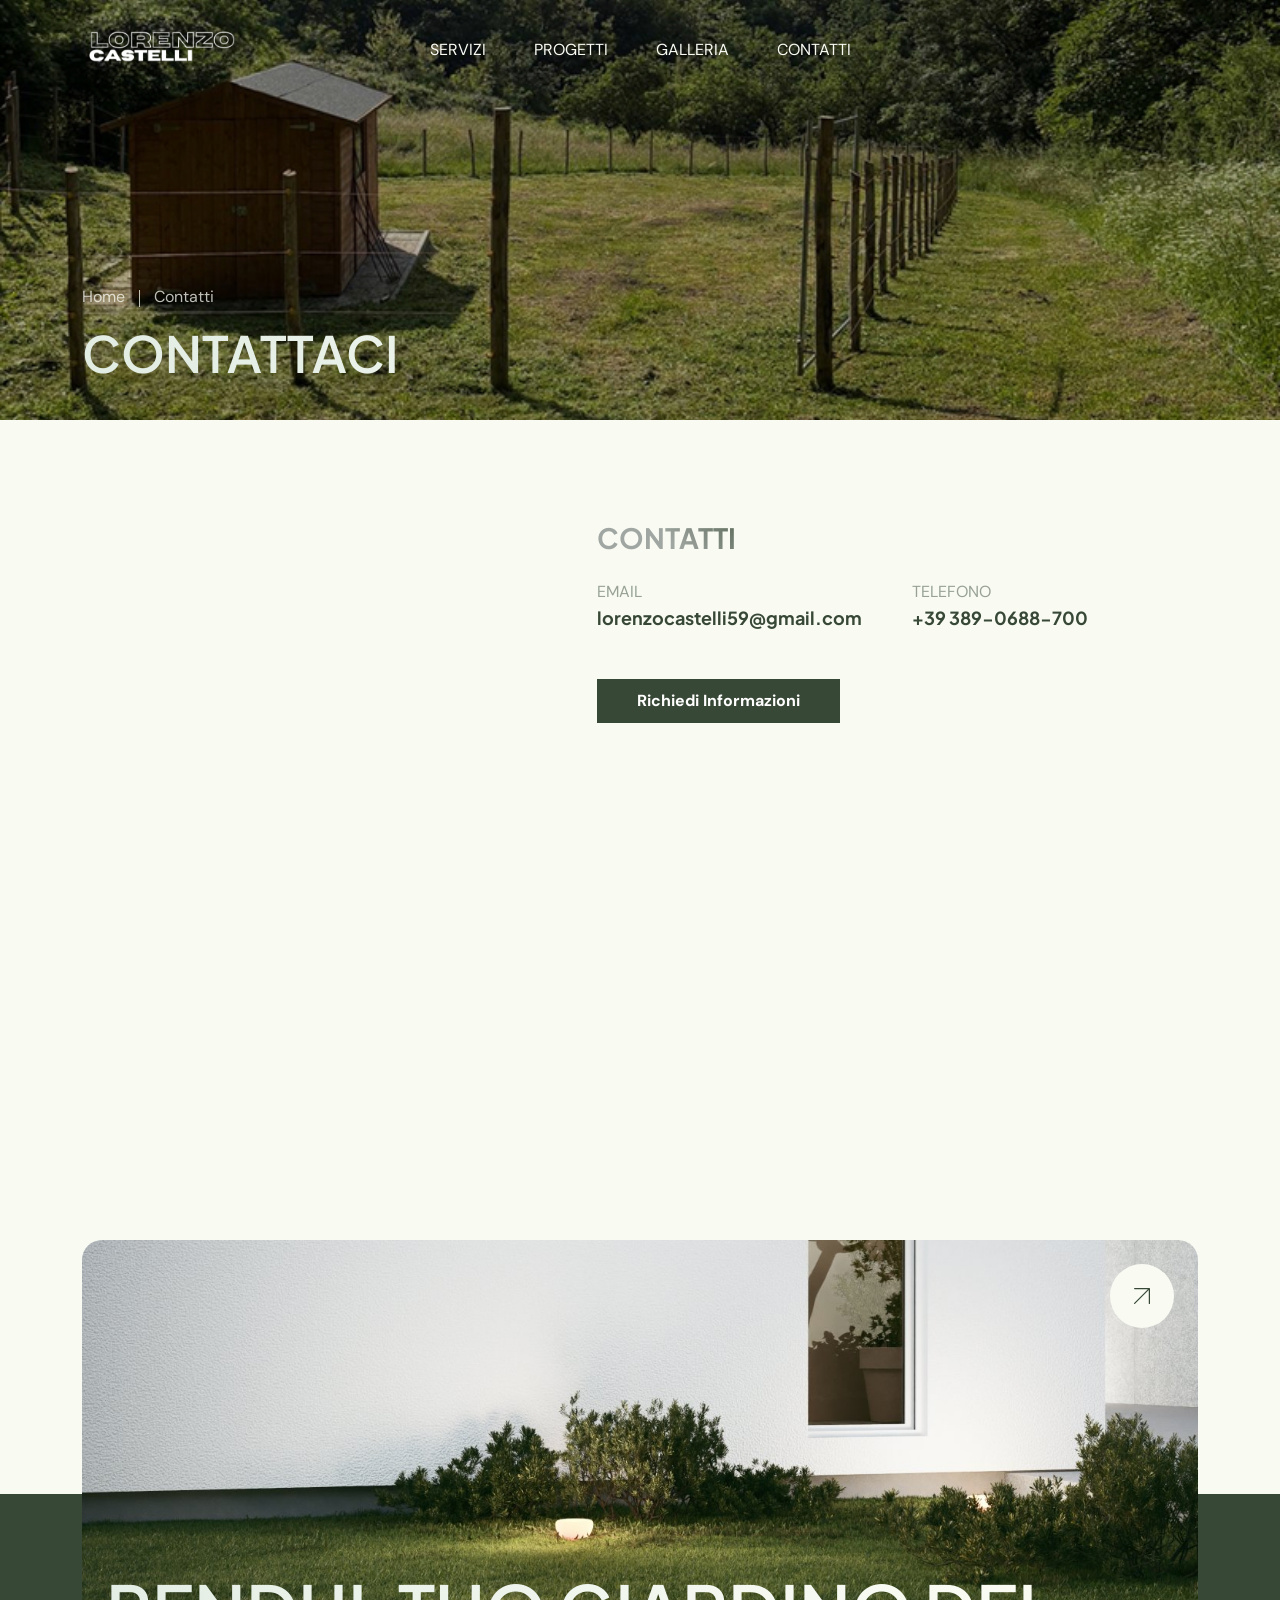
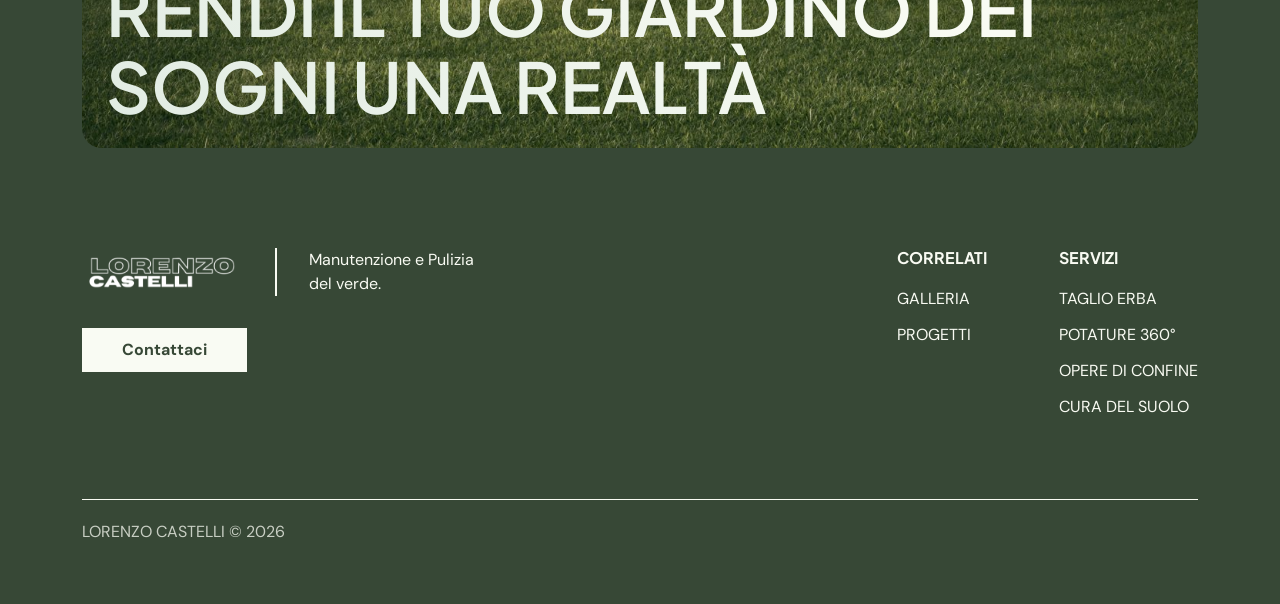
==== commit 7011b11e: "aggiunta servvizio e immagini galleria" ====
--- a/contact.html
+++ b/contact.html
@@ -139,11 +139,11 @@
             <ul class="cs_contact_info cs_mp_0">
               <li>
                 <p class="mb-0">EMAIL</p>
-                <h4 class="mb-0 cs_fs_20 cs_bold">lorenzocastelli@gmail.com</h4>
+                <h4 class="mb-0 cs_fs_20 cs_bold">lorenzocastelli59@gmail.com</h4>
               </li>
               <li>
                 <p class="mb-0">TELEFONO</p>
-                <h4 class="mb-0 cs_fs_20 cs_bold">+39 3349134810</h4>
+                <h4 class="mb-0 cs_fs_20 cs_bold">+39 389-0688-700</h4>
               </li>
               <!-- <li>
                 <p class="mb-0">ADDRESS</p>
@@ -152,7 +152,7 @@
               <li>
               </li>
             </ul>
-            <a href="mailto:lorenzocastelli@gmail.com?subject=Richiesta Informazioni&body=Buongiorno,%0D%0A%0D%0Avorrei ricevere più informazioni.%0D%0A%0D%0ANome: %0D%0ACognome: %0D%0ATelefono: %0D%0AAltro contatto: " class="cs_btn cs_style_1 cs_bold cs_white_bg wow fadeInLeft mt-5"
+            <a href="mailto:lorenzocastelli59@gmail.com?subject=Richiesta Informazioni&body=Buongiorno,%0D%0A%0D%0Avorrei ricevere più informazioni.%0D%0A%0D%0ANome: %0D%0ACognome: %0D%0ATelefono: %0D%0AAltro contatto: " class="cs_btn cs_style_1 cs_bold cs_white_bg wow fadeInLeft mt-5"
                   style=" background-color: #384836; color:#fff">Richiedi Informazioni</a>
 
           </div>
--- a/assets/css/style.css
+++ b/assets/css/style.css
@@ -1688,6 +1688,8 @@
   }
 }
 
+
+
 .cs_fs_32 {
   font-size: 32px;
   line-height: 1.25em;
@@ -5216,23 +5218,23 @@
   }
 }
 .cs_card_1_group .cs_card.cs_style_1.active .cs_card_title {
-  font-size: 80px;
+  font-size: 65px;
   line-height: 1.1em;
   margin-bottom: 16px;
 }
 @media (max-width: 1400px) {
   .cs_card_1_group .cs_card.cs_style_1.active .cs_card_title {
-    font-size: 70px;
+    font-size: 60px;
   }
 }
 @media (max-width: 1199px) {
   .cs_card_1_group .cs_card.cs_style_1.active .cs_card_title {
-    font-size: 60px;
+    font-size: 50px;
   }
 }
 @media (max-width: 991px) {
   .cs_card_1_group .cs_card.cs_style_1.active .cs_card_title {
-    font-size: 26px;
+    font-size: 24px;
   }
 }
 .cs_card_1_group .cs_card.cs_style_1.active .cs_card_subtitle {
